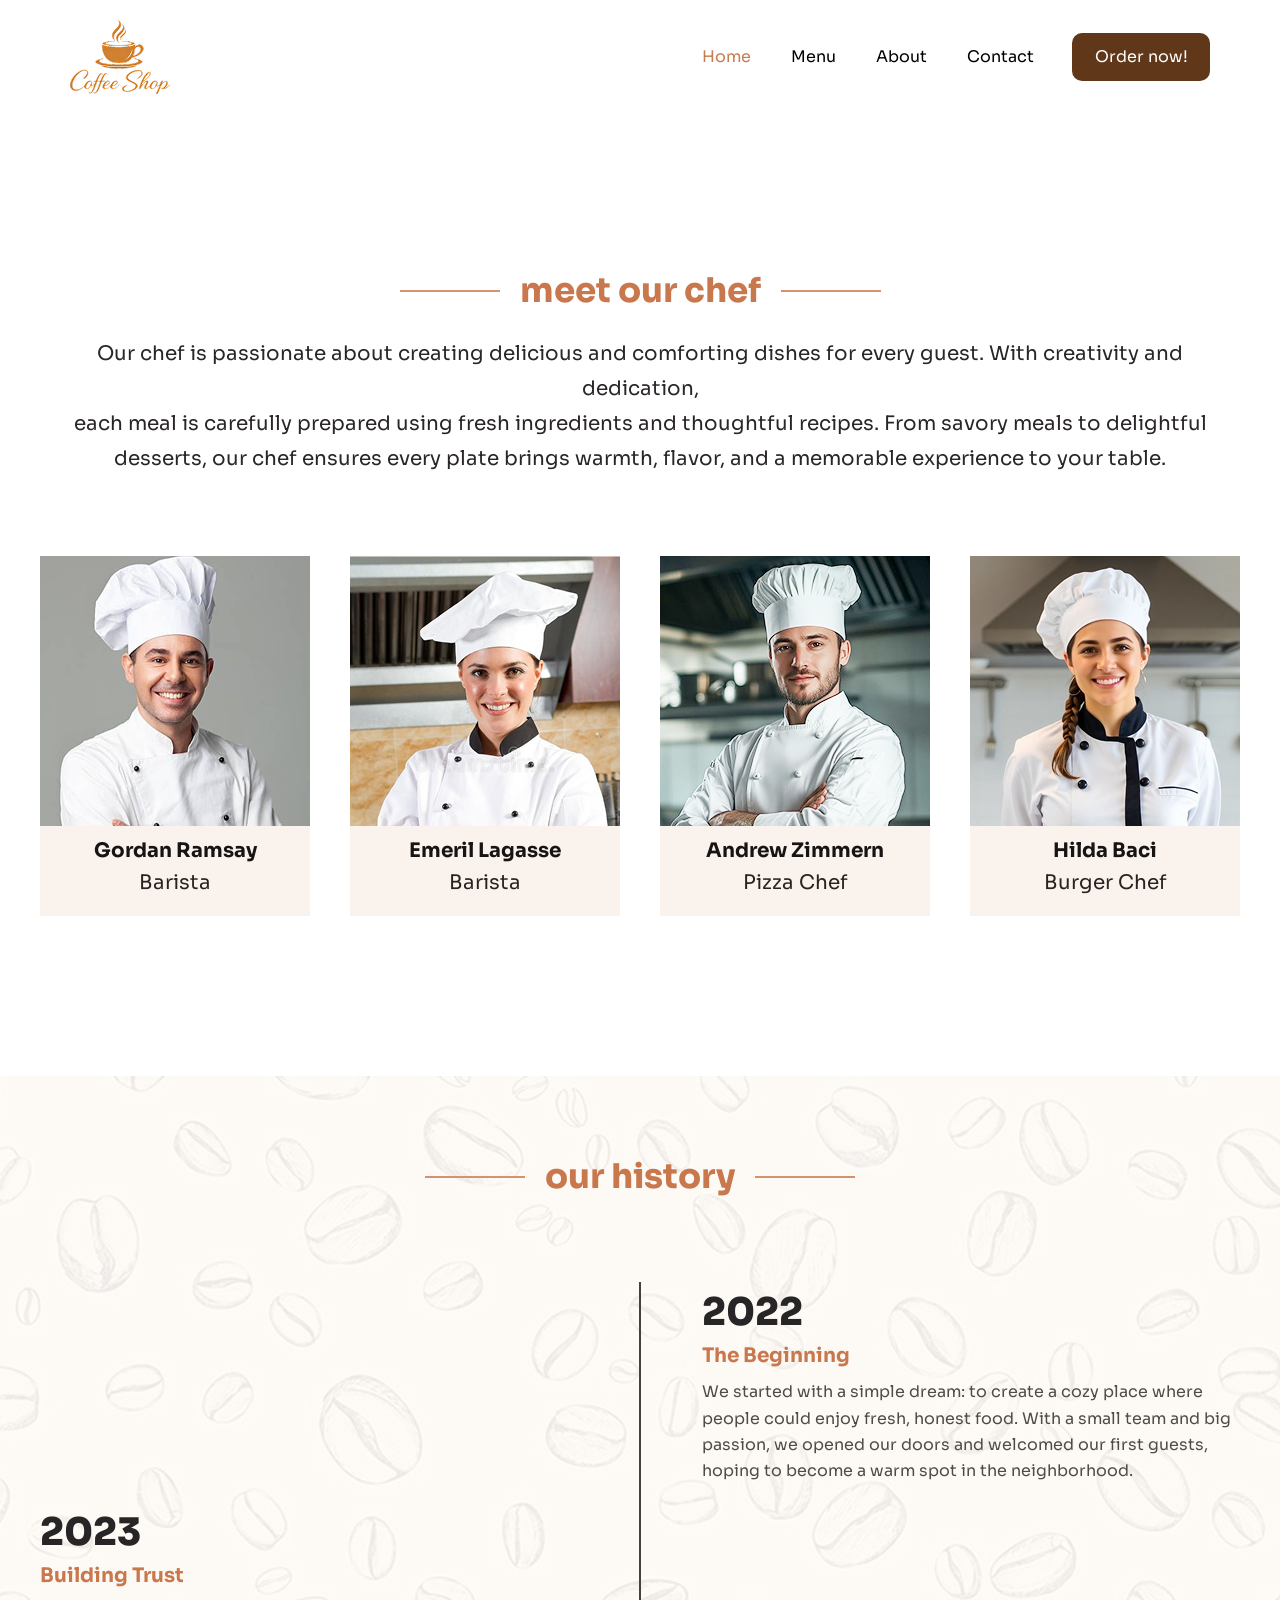
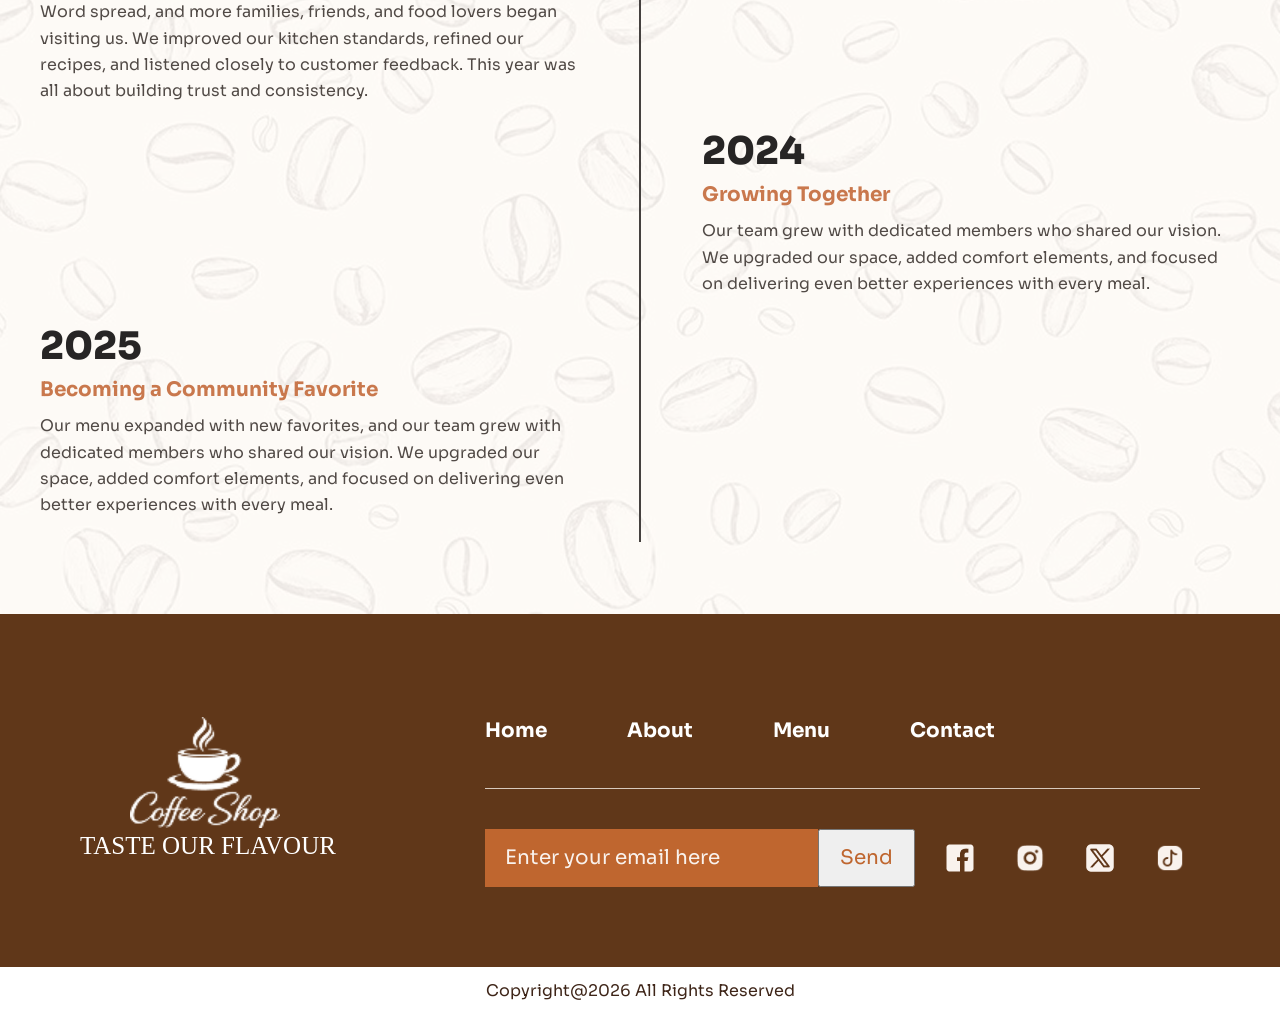
==== about.html @ f9f7df9b "finish menu page and responsive" ====
<!doctype html>
<html lang="en">
  <head>
    <meta charset="UTF-8" />
    <meta name="viewport" content="width=device-width, initial-scale=1.0" />
    <meta
      name="description"
      content="Meet the team and discover the story behind Coffee Shop."
    />
    <meta name="theme-color" content="#fffaf5" />
    <title>About | Coffee Shop</title>
    <link rel="preconnect" href="https://fonts.googleapis.com" />
    <link rel="preconnect" href="https://fonts.gstatic.com" crossorigin />
    <link
      href="https://fonts.googleapis.com/css2?family=Sora:wght@100..800&display=swap"
      rel="stylesheet"
    />
    <link rel="stylesheet" href="./css/common.css" />
    <link rel="stylesheet" href="./css/about.css" />
  </head>

  <body>
    <header class="sec-header">
      <nav class="sec-navbar" aria-label="Main navigation">
        <a
          class="sec-brand sec-brand-logo-only"
          href="index.html"
          aria-label="Coffee Shop home"
          ><img src="./img/logo.png" alt="Coffee Shop"
        /></a>
        <button
          class="sec-nav-toggle"
          type="button"
          aria-expanded="false"
          aria-controls="primary-navigation"
        >
          <span class="sec-visually-hidden">Toggle navigation</span><span></span
          ><span></span><span></span>
        </button>
        <div class="sec-navbar-actions">
          <ul class="sec-nav-links" id="primary-navigation">
            <li>
              <a class="sec-current" href="index.html" aria-current="page"
                >Home</a
              >
            </li>
            <li><a href="menu.html">Menu</a></li>
            <li><a href="about.html">About</a></li>
            <li><a href="contact.html">Contact</a></li>
          </ul>
          <a class="sec-button sec-nav-order" href="menu.html">Order now!</a>
        </div>
      </nav>
    </header>
    <main>
      <section class="team" aria-labelledby="team-title">
        <div class="sec-wrap team__inner">
          <div class="section-heading">
            <span aria-hidden="true"></span>
            <h1 id="team-title">meet our chef</h1>
            <span aria-hidden="true"></span>
          </div>
          <p class="team__intro">
            Our chef is passionate about creating delicious and comforting
            dishes for every guest. With creativity and dedication,<br />each
            meal is carefully prepared using fresh ingredients and thoughtful
            recipes. From savory meals to delightful<br />desserts, our chef
            ensures every plate brings warmth, flavor, and a memorable
            experience to your table.
          </p>
          <div class="team-grid">
            <article class="team-card">
              <img
                src="./img/about/img_about_barista.png"
                alt="Gordan Ramsay, barista"
              />
              <div class="team-card__caption">
                <h2>Gordan Ramsay</h2>
                <p>Barista</p>
              </div>
            </article>
            <article class="team-card">
              <img
                src="./img/about/img_about_barista_girl.png"
                alt="Emeril Lagasse, barista"
              />
              <div class="team-card__caption">
                <h2>Emeril Lagasse</h2>
                <p>Barista</p>
              </div>
            </article>
            <article class="team-card">
              <img
                src="./img/about/img_about_pizza_chef.png"
                alt="Andrew Zimmern, pizza chef"
              />
              <div class="team-card__caption">
                <h2>Andrew Zimmern</h2>
                <p>Pizza Chef</p>
              </div>
            </article>
            <article class="team-card">
              <img
                src="./img/about/img_about_burger_chef.png"
                alt="Hilda Baci, burger chef"
              />
              <div class="team-card__caption">
                <h2>Hilda Baci</h2>
                <p>Burger Chef</p>
              </div>
            </article>
          </div>
        </div>
      </section>
      <section class="history" aria-labelledby="history-title">
        <div class="history__inner">
          <div class="section-heading section-heading--history">
            <span aria-hidden="true"></span>
            <h2 id="history-title">our history</h2>
            <span aria-hidden="true"></span>
          </div>
          <div class="timeline">
            <article
              class="timeline-item timeline-item--right timeline-item--2022"
            >
              <h3>2022</h3>
              <h4>The Beginning</h4>
              <p>
                We started with a simple dream: to create a cozy place where
                people could enjoy fresh, honest food. With a small team and big
                passion, we opened our doors and welcomed our first guests,
                hoping to become a warm spot in the neighborhood.
              </p>
            </article>
            <article
              class="timeline-item timeline-item--left timeline-item--2023"
            >
              <h3>2023</h3>
              <h4>Building Trust</h4>
              <p>
                Word spread, and more families, friends, and food lovers began
                visiting us. We improved our kitchen standards, refined our
                recipes, and listened closely to customer feedback. This year
                was all about building trust and consistency.
              </p>
            </article>
            <article
              class="timeline-item timeline-item--right timeline-item--2024"
            >
              <h3>2024</h3>
              <h4>Growing Together</h4>
              <p>
                Our team grew with dedicated members who shared our vision. We
                upgraded our space, added comfort elements, and focused on
                delivering even better experiences with every meal.
              </p>
            </article>
            <article
              class="timeline-item timeline-item--left timeline-item--2025"
            >
              <h3>2025</h3>
              <h4>Becoming a Community Favorite</h4>
              <p>
                Our menu expanded with new favorites, and our team grew with
                dedicated members who shared our vision. We upgraded our space,
                added comfort elements, and focused on delivering even better
                experiences with every meal.
              </p>
            </article>
          </div>
        </div>
      </section>
    </main>
    <footer class="sec-footer sec-footer-home">
      <div class="sec-footer-home-inner sec-mobile-wrap">
        <div class="sec-footer-home-brand">
          <a href="index.html" aria-label="Coffee Shop home"
            ><img src="./img/logo.png" alt="Coffee Shop"
          /></a>
          <p>TASTE OUR FLAVOUR</p>
        </div>
        <div class="sec-footer-home-main">
          <nav class="sec-footer-home-nav" aria-label="Footer navigation">
            <a href="index.html">Home</a>
            <a href="about.html">About</a>
            <a href="menu.html">Menu</a>
            <a href="contact.html">Contact</a>
          </nav>
          <div class="sec-footer-home-signup-row">
            <form
              class="sec-footer-home-form"
              action="mailto:hello@coffeecorner.example"
              method="post"
              enctype="text/plain"
            >
              <label class="sec-visually-hidden" for="footer-email"></label>
              <input
                id="footer-email"
                type="email"
                name="email"
                placeholder="Enter your email here"
                required
              />
              <button class="sec-footer-sent-button" type="submit">Send</button>
            </form>
            <div class="sec-footer-home-social" aria-label="Social media">
              <a
                href="https://www.facebook.com/"
                target="_blank"
                rel="noopener noreferrer"
                aria-label="Facebook"
                ><img src="./img/home/ico_facebook.png" alt=""
              /></a>
              <a
                href="https://www.instagram.com/"
                target="_blank"
                rel="noopener noreferrer"
                aria-label="Instagram"
                ><img src="./img/home/ico_instagram.png" alt=""
              /></a>
              <a
                href="https://x.com/"
                target="_blank"
                rel="noopener noreferrer"
                aria-label="X"
                ><img src="./img/home/ico_twitter.png" alt=""
              /></a>
              <a
                href="https://www.tiktok.com/"
                target="_blank"
                rel="noopener noreferrer"
                aria-label="TikTok"
                ><img src="./img/home/ico_tiktok.png" alt=""
              /></a>
            </div>
          </div>
        </div>
      </div>
      <div class="sec-footer-home-copyright">
        Copyright@2026 All Rights Reserved
      </div>
    </footer>
  </body>
</html>
---- css/common.css ----
/** @format */

* {
  box-sizing: border-box;
  margin: 0;
  padding: 0;
}

:root {
  --primary-color: #603719;
  --primary-color-dark: #3e2518;
  --secondary-color: #b76a3b;
  --color-cream: #fffaf5;
  --color-cream-deep: #f7eee7;
  --color-paper: #fff;
  --color-text: #55483f;
  --color-muted: #83766d;
  --font-heading: "Sora", sans-serif;
  --font-accent: "Spectral SC", serif;
  --shadow-card: 0 14px 36px rgb(65 39 22 / 9%);
}

html {
  color-scheme: light;
  min-width: 320px;
  background: var(--color-paper);
  color: var(--color-text);
  font-family: var(--font-heading);
  font-size: 16px;
  line-height: 1.7;
  scroll-behavior: smooth;
}

img {
  display: block;
  max-width: 100%;
}

a {
  color: inherit;
  text-decoration: none;
}

button,
input,
textarea {
  font: inherit;
}

button,
a {
  -webkit-tap-highlight-color: transparent;
}

ul {
  list-style: none;
}

h1,
h2,
h3,
h4 {
  color: var(--primary-color-dark);
  font-family: var(--font-heading);
  font-weight: 600;
  line-height: 1.18;
}

h1 {
  font-size: 80px;
  font-weight: 400;
  color: #000000;
}

h2 {
  font-size: 35px;
  font-weight: 800;
  color: #c67c4e;
}

p {
  font-size: 16px;
  font-weight: 400;
  font-family: var(--font-heading);
  color: #313131;
}

.sec-wrap {
  width: min(100% - 48px, 1200px);
  margin-inline: auto;
  padding: 80px 0px;
}

.sec-visually-hidden {
  position: absolute;
  overflow: hidden;
  width: 1px;
  height: 1px;
  padding: 0;
  border: 0;
  clip: rect(0, 0, 0, 0);
  white-space: nowrap;
  clip-path: inset(50%);
}

.sec-button {
  display: inline-flex;
  align-items: center;
  justify-content: center;
  gap: 10px;
  padding: 10px 20px;
  border-radius: 10px;
  color: var(--color-paper);
  background: var(--primary-color);
  cursor: pointer;
  font-size: 16px;
  font-weight: 400;
  transition:
    background-color 180ms ease,
    color 180ms ease,
    transform 180ms ease;
}

.sec-button:hover {
  transform: translateY(-2px);
  background: var(--primary-color-dark);
}

.sec-navbar {
  display: flex;
  width: auto;
  align-items: center;
  justify-content: space-between;
  gap: 40px;
  padding: 20px 70px;
}

.sec-navbar-actions {
  display: flex;
  align-items: center;
  justify-content: flex-end;
  gap: clamp(20px, 3vw, 40px);
  margin-left: auto;
}

.sec-nav-links {
  display: flex;
  align-items: center;
  gap: 40px;
}

.sec-nav-order {
  width: 138px;
}

.sec-nav-links a {
  position: relative;
  color: #000000;
  font-size: 16px;
  font-weight: 400;
}

.sec-nav-links a::after {
  position: absolute;
  right: 0;
  bottom: 1px;
  left: 0;
  height: 2px;
  transform: scaleX(0);
  transform-origin: left;
  background: var(--secondary-color);
  content: "";
  transition: transform 180ms ease;
}

.sec-nav-links a:hover::after {
  transform: scaleX(1);
}

.sec-nav-links a.sec-current {
  color: #c67c4e;
}

.sec-nav-toggle {
  display: none;
}

.sec-brand {
  display: inline-flex;
  flex: 0 0 auto;
  align-items: center;
  gap: 9px;
  color: var(--primary-color);
  font-family: var(--font-heading);
  font-size: 1.25rem;
  font-weight: 700;
}

.sec-brand img {
  width: 52px;
  height: 40px;
  object-fit: contain;
}

.sec-brand-logo-only img {
  width: 100px;
  height: 74px;
}

.sec-footer {
  padding: 0px 80px;
  background: var(--primary-color-dark);
  color: var(--color-paper);
  text-align: center;
}

.sec-footer-home {
  padding: 0;
  background: var(--primary-color);
  text-align: left;
}

.sec-footer-home-inner {
  display: grid;
  align-items: center;
  width: min(100% - 96px, 1200px);
  margin-inline: auto;
  grid-template-columns: 1fr 2.2fr;
  gap: 35px;
}

.sec-footer-home-brand {
  text-align: center;
}

.sec-footer-home-brand img {
  width: 150px;
  height: 111px;
  filter: brightness(0) invert(1);
}

.sec-footer-home-brand a {
  display: block;
  width: fit-content;
  margin-inline: auto;
}

.sec-footer-home-brand p {
  width: 100%;
  color: var(--color-paper);
  font-family: var(--font-accent);
  font-size: 25px;
  font-weight: 400;
  line-height: 35px;
  text-align: center;
}

.sec-footer-home-main {
  min-width: 0;
}

.sec-footer-home-nav {
  display: flex;
  min-height: 58px;
  align-items: center;
  justify-content: start;
  gap: clamp(22px, 4vw, 48px);
  border-bottom: 1px solid rgb(255 250 245 / 75%);
}

.sec-footer-home-nav a {
  color: var(--color-paper);
  font-size: 0.86rem;
  font-weight: 600;
}

.sec-footer-home-nav a:hover {
  color: #edbd9a;
}

.sec-footer-home-signup-row {
  display: flex;
  align-items: center;
  justify-content: space-between;
  gap: 30px;
  margin-top: 26px;
}

.sec-footer-home-form {
  display: flex;
  flex: 1;
  max-width: 300px;
}

.sec-footer-home-form input {
  width: 100%;
  min-width: 0;
  min-height: 38px;
  padding: 8px 12px;
  border: 0;
  border-radius: 0;
  background: rgb(255 250 245 / 18%);
  color: var(--color-paper);
  font-size: 0.78rem;
}

.sec-footer-home-form input::placeholder {
  color: rgb(255 250 245 / 88%);
}

.sec-footer-home-social {
  display: flex;
  align-items: center;
  justify-content: center;
  gap: 20px;
}

.sec-footer-home-social a {
  display: grid;
  width: 20px;
  height: 24px;
  place-items: center;
}

.sec-footer-home-social img {
  max-width: 18px;
  max-height: 18px;
  object-fit: contain;
}

.sec-footer-home-copyright {
  background: var(--color-paper);
  color: var(--primary-color-dark);
  font-size: 16px;
  font-weight: 400;
  font-family: var(--font-primary);
  text-align: center;
  padding: 10px 0px;
}

@media (max-width: 900px) {
  .sec-header {
    border-bottom: 1px solid #e3e3e3;
  }

  .sec-brand-logo-only img {
    width: 50px;
    height: 37px;
  }

  .sec-navbar {
    position: relative;
    z-index: 2;
    min-height: 72px;
    gap: 18px;
    padding: 10px 20px;
  }

  .sec-navbar-actions {
    display: none;
  }

  .sec-nav-order {
    display: inline-flex;
    width: fit-content;
    margin-top: 20px;
    font-size: 14px;
    font-weight: 400;
  }

  .sec-nav-toggle {
    position: fixed;
    z-index: 8;
    top: 12px;
    right: 18px;
    display: flex;
    width: 56px;
    height: 56px;
    flex-direction: column;
    align-items: center;
    justify-content: center;
    gap: 5px;
    border: none;
    background: transparent;
    cursor: pointer;
  }

  .sec-nav-toggle span:not(.sec-visually-hidden) {
    width: 24px;
    height: 2px;
    background: #000000;
    transition:
      transform 180ms ease,
      opacity 180ms ease;
  }

  .sec-nav-toggle[aria-expanded="true"] span:nth-of-type(2) {
    transform: translateY(7px) rotate(45deg);
  }

  .sec-nav-toggle[aria-expanded="true"] span:nth-of-type(3) {
    opacity: 0;
  }

  .sec-nav-toggle[aria-expanded="true"] span:nth-of-type(4) {
    transform: translateY(-7px) rotate(-45deg);
  }

  .sec-navbar.sec-menu-open > .sec-brand {
    position: fixed;
    z-index: 8;
    top: 18px;
    left: 20px;
  }

  .sec-navbar.sec-menu-open > .sec-brand img {
    width: 50px;
    height: 37px;
  }

  .sec-navbar.sec-menu-open .sec-navbar-actions {
    position: fixed;
    z-index: 7;
    inset: 0;
    display: flex;
    overflow-y: auto;
    align-items: stretch;
    flex-direction: column;
    justify-content: flex-start;
    gap: 0;
    padding: 77px 20px 0px 15px;
    background: var(--color-paper);
  }

  .sec-nav-links {
    display: flex;
    align-items: stretch;
    flex-direction: column;
    gap: 0;
    padding: 0;
  }

  .sec-nav-links:not(.sec-open) {
    display: none;
  }

  .sec-nav-links li + li {
    border-top: 0;
  }

  .sec-nav-links a {
    display: block;
    padding: 10px;
    border-bottom: 1px solid #ffd8c0;
    color: #000000;
    font-size: 14px;
    font-weight: 400;
  }

  .sec-nav-links a.sec-current {
    color: #000000;
  }

  .sec-nav-links a::after {
    display: none;
  }

  .sec-story-inner {
    gap: 48px;
  }
}

@media (max-width: 700px) {
  .sec-brand img {
    width: 44px;
    height: 34px;
  }

  .sec-footer {
    padding: 0;
  }

  .sec-footer-home {
    padding: 20px 0 0;
  }

  .sec-footer-home-inner {
    width: min(100% - 40px, 1200px);
    grid-template-columns: 1fr;
    gap: 20px;
  }

  .sec-footer-home-brand img {
    width: 100px;
    height: 74px;
    margin-bottom: 10px;
  }

  .sec-footer-home-brand p {
    width: 164px;
    margin-inline: auto;
    font-family: var(--font-accent);
    font-size: 15px;
    font-weight: 400;
    color: #ffffff;
  }

  .sec-footer-home-nav {
    min-height: auto;
    justify-content: center;
    gap: 40px;
    padding-bottom: 20px;
  }

  .sec-footer-home-nav a {
    font-family: var(--font-heading);
    font-size: 16px;
    font-weight: 700;
  }

  .sec-footer-home-form {
    width: 100%;
    max-width: none;
    margin: 0;
  }

  .sec-footer-home-form input {
    min-height: 42px;
    padding: 10px 40px 10px 10px;
    font-family: var(--font-heading);
    font-size: 16px;
    font-weight: 400;
    background: #bf662f;
  }

  .sec-footer-home-signup-row {
    align-items: stretch;
    flex-direction: column;
    gap: 20px;
    margin-top: 20px;
  }

  .sec-footer-home-social {
    gap: 20px;
  }

  .sec-footer-home-social a {
    width: 20px;
    height: 20px;
  }

  .sec-footer-home-social img {
    width: 20px;
    height: 20px;
    max-width: none;
    max-height: none;
  }

  .sec-footer-home-copyright {
    padding: 10px 16px;
    font-size: 14px;
  }

  .sec-footer-sent-button {
    padding: 10px;
  }

  h1 {
    font-size: 50px;
  }

  h2 {
    font-size: 25px;
  }

  p {
    font-size: 14px;
  }

  .sec-wrap {
    width: min(100% - 40px, 1200px);
  }

  .sec-mobile-wrap {
    width: min(100%, 390px);
    padding: 40px 20px;
  }

  .sec-section {
    padding-block: 40px;
  }

  .sec-section-heading {
    margin-bottom: 32px;
  }

  .sec-categories .sec-category-grid {
    grid-template-columns: repeat(2, 1fr);
    gap: 12px;
  }

  .sec-categories .sec-category-card,
  .sec-categories .sec-category-card img {
    min-height: 165px;
  }

  .sec-categories .sec-category-card span {
    right: 12px;
    bottom: 12px;
    left: 12px;
    font-size: 1.08rem;
  }

  .sec-story-inner {
    grid-template-columns: 1fr;
    gap: 38px;
  }

  .sec-story-image {
    max-width: calc(100% - 16px);
  }

  .sec-story-copy .sec-menu-list {
    gap: 10px;
    font-size: 0.78rem;
  }

  .sec-story-copy .sec-menu-list li {
    grid-template-columns: minmax(0, max-content) minmax(8px, 1fr) max-content;
  }
}

@media (max-width: 420px) {
  .sec-footer-home-social {
    justify-content: center;
  }

  .sec-category-grid {
    grid-template-columns: 1fr;
  }

  .sec-category-card,
  .sec-category-card img {
    min-height: 205px;
  }

  .sec-hero-actions {
    align-items: flex-start;
    flex-direction: column;
    gap: 16px;
  }
}

@media (min-width: 521px) and (max-width: 700px) {
  .sec-story .sec-story-inner {
    grid-template-columns: minmax(0, 0.72fr) minmax(0, 1.1fr);
    gap: 16px;
  }

  .sec-story-alt .sec-story-inner {
    grid-template-columns: minmax(0, 1.1fr) minmax(0, 0.72fr);
    gap: 16px;
  }

  .sec-story-image {
    max-width: none;
  }

  .sec-story-copy .sec-menu-list {
    gap: 9px;
    font-size: clamp(0.7rem, 2vw, 0.86rem);
  }

  .sec-story-copy .sec-menu-list li {
    gap: 3px;
  }
}

@media (min-width: 901px) {
  .sec-footer-home-inner {
    width: 100%;
    margin: 0;
    padding: 80px 80px 80px;
    gap: 80px;
  }

  .sec-footer-home-brand a {
    margin-inline: 50px;
  }

  .sec-footer-home-brand p {
    text-align: left;
  }

  .sec-footer-home-brand img {
    width: 150px;
    height: 111px;
  }

  .sec-footer-home-nav {
    gap: 80px;
    padding-block: 20px 40px;
  }

  .sec-footer-home-nav a {
    font-family: var(--font-heading);
    font-size: 20px;
    font-weight: 700;
  }

  .sec-footer-home-form {
    max-width: 480px;
  }

  .sec-footer-home-signup-row {
    margin-top: 40px;
  }

  .sec-footer-home-form input {
    padding: 10px 20px;
    background: #bf662f;
    font-family: var(--font-heading);
    font-size: 20px;
    font-weight: 400;
    color: #f9f2ed;
  }

  .sec-footer-home-form input::placeholder {
    color: #f9f2ed;
  }

  .sec-footer-home-form button {
    color: #bf662f;
    font-family: var(--font-heading);
    font-size: 20px;
    font-weight: 400;
    padding: 10px 20px;
  }

  .sec-footer-home-social {
    gap: 40px;
    margin-right: 15px;
  }

  .sec-footer-home-social a,
  .sec-footer-home-social img {
    width: 30px;
    height: 30px;
  }

  .sec-footer-home-social img {
    max-width: none;
    max-height: none;
  }
}

@media (prefers-reduced-motion: reduce) {
  *,
  *::before,
  *::after {
    scroll-behavior: auto !important;
    transition-duration: 0.01ms !important;
  }
}
---- css/about.css ----
.navbar {
  position: sticky;
  top: 0;
  z-index: 10;
  background: #fff;
  border-bottom: 1px solid #eee9e5;
}

.navbar__inner {
  height: 112px;
  display: flex;
  align-items: center;
  gap: 36px;
}

.navbar__logo {
  width: 110px;
  flex: 0 0 110px;
}

.navbar__logo img {
  width: 100px;
}

.navbar__nav {
  flex: 1;
}

.navbar__links {
  display: flex;
  justify-content: flex-end;
  align-items: center;
  gap: 42px;
}

.navbar__links a {
  color: #24201e;
  font-size: 16px;
  transition: color 180ms ease;
}

.navbar__links a:hover,
.navbar__links a.active {
  color: var(--secondary-color);
}

.navbar__cta {
  min-height: 46px;
  border-radius: 11px;
  padding: 9px 20px;
  font-size: 16px;
}

.team {
  padding: 76px 0 80px;
  background: #fff;
}

.team__inner {
  max-width: 1200px;
}

.section-heading {
  display: flex;
  align-items: center;
  justify-content: center;
  gap: 20px;
}

.section-heading > span {
  width: 100px;
  height: 2px;
  background: #d4926d;
  flex: 0 0 100px;
}

.section-heading h1,
.section-heading h2 {
  margin: 0;
  color: #c9784d;
  font-size: 34px;
  font-weight: 750;
  line-height: 1.25;
  white-space: nowrap;
}

.team__intro {
  margin: 23px auto 0;
  color: #292625;
  font-size: 20px;
  line-height: 1.75;
  text-align: center;
}

.team-grid {
  display: grid;
  grid-template-columns: repeat(4, 270px);
  justify-content: center;
  gap: 40px;
  margin-top: 80px;
}

.team-card {
  overflow: hidden;
  background: #faf2ed;
  text-align: center;
}

.team-card > img {
  width: 270px;
  height: 270px;
  object-fit: cover;
}

.team-card__caption {
  min-height: 90px;
  padding: 10px 8px 8px;
}

.team-card__caption h2 {
  color: #171514;
  font-size: 20px;
  font-weight: 700;
  line-height: 1.45;
}

.team-card__caption p {
  margin-top: 4px;
  color: #282321;
  font-size: 20px;
  line-height: 1.4;
}

.history {
  min-height: 1138px;
  padding: 80px 0 70px;
  background: #fffdfb url('../img/about/img_coffee_bg.png') center center/cover
    no-repeat;
}

.history__inner {
  width: min(100% - 48px, 1200px);
  margin-inline: auto;
}

.section-heading--history h2 {
  font-size: 34px;
}

.timeline {
  position: relative;
  width: 100%;
  height: 860px;
  margin: 84px auto 0;
}

.timeline::before {
  position: absolute;
  top: 0;
  bottom: 0;
  left: 50%;
  width: 2px;
  background: #45413f;
  content: '';
  transform: translateX(-50%);
}

.timeline-item {
  position: absolute;
  width: calc(50% - 62px);
}

.timeline-item--left {
  left: 0;
}

.timeline-item--right {
  right: 0;
}

.timeline-item--2022 {
  top: 8px;
}

.timeline-item--2023 {
  top: 228px;
}

.timeline-item--2024 {
  top: 447px;
}

.timeline-item--2025 {
  top: 642px;
}

.timeline-item h3 {
  margin-bottom: 8px;
  color: #272525;
  font-size: 38px;
  font-weight: 800;
  line-height: 1.2;
}

.timeline-item h4 {
  margin-bottom: 12px;
  color: #c9784d;
  font-size: 20px;
  font-weight: 700;
}

.timeline-item p {
  color: #514a46;
  font-size: 16px;
  line-height: 1.65;
}

.footer {
  padding-top: 72px;
  background: #613719;
  color: #fff;
}

.footer__inner {
  display: grid;
  grid-template-columns: 330px 1fr;
  align-items: center;
  gap: 70px;
  max-width: 1320px;
  min-height: 225px;
}

.footer__brand {
  display: flex;
  flex-direction: column;
  align-items: center;
  gap: 10px;
}

.footer__logo img {
  width: 150px;
  filter: brightness(0) invert(1);
}

.footer__tagline {
  color: #fff;
  font-family: Georgia, serif;
  font-size: 20px;
  letter-spacing: 2px;
}

.footer__links {
  display: flex;
  justify-content: center;
  gap: 76px;
  padding-bottom: 36px;
  border-bottom: 1px solid rgb(255 255 255 / 75%);
}

.footer__links a {
  color: #fff;
  font-size: 18px;
  font-weight: 650;
}

.footer__lower {
  display: flex;
  justify-content: space-between;
  align-items: center;
  padding-top: 34px;
}

.footer__form {
  display: flex;
  height: 56px;
}

.footer__form input {
  width: 375px;
  padding: 0 20px;
  border: 0;
  background: #bb6430;
  color: #fff;
  font-size: 18px;
}

.footer__form input::placeholder {
  color: #fff;
  opacity: 0.9;
}

.footer__form button {
  width: 98px;
  border: 0;
  background: #fff5ed;
  color: #bd6d42;
  cursor: pointer;
  font-size: 18px;
}

.footer__social {
  display: flex;
  align-items: center;
  gap: 38px;
}

.footer__social img {
  width: 25px;
  height: 25px;
  filter: brightness(0) invert(1);
}

.footer__bottom {
  margin-top: 72px;
  padding: 10px 0;
  background: #fbf3ed;
  text-align: center;
}

.footer__bottom p {
  color: #76503a;
  font-size: 14px;
}

@media (max-width: 1100px) {
  .team-grid {
    grid-template-columns: repeat(4, minmax(0, 1fr));
    gap: 24px;
  }
  .team-card > img {
    width: 100%;
    height: auto;
    aspect-ratio: 1;
  }
  .team__intro br {
    display: none;
  }
  .footer__inner {
    grid-template-columns: 240px 1fr;
    gap: 40px;
  }
  .footer__links {
    gap: 42px;
  }
  .footer__form input {
    width: 270px;
  }
  .footer__social {
    gap: 20px;
  }
}
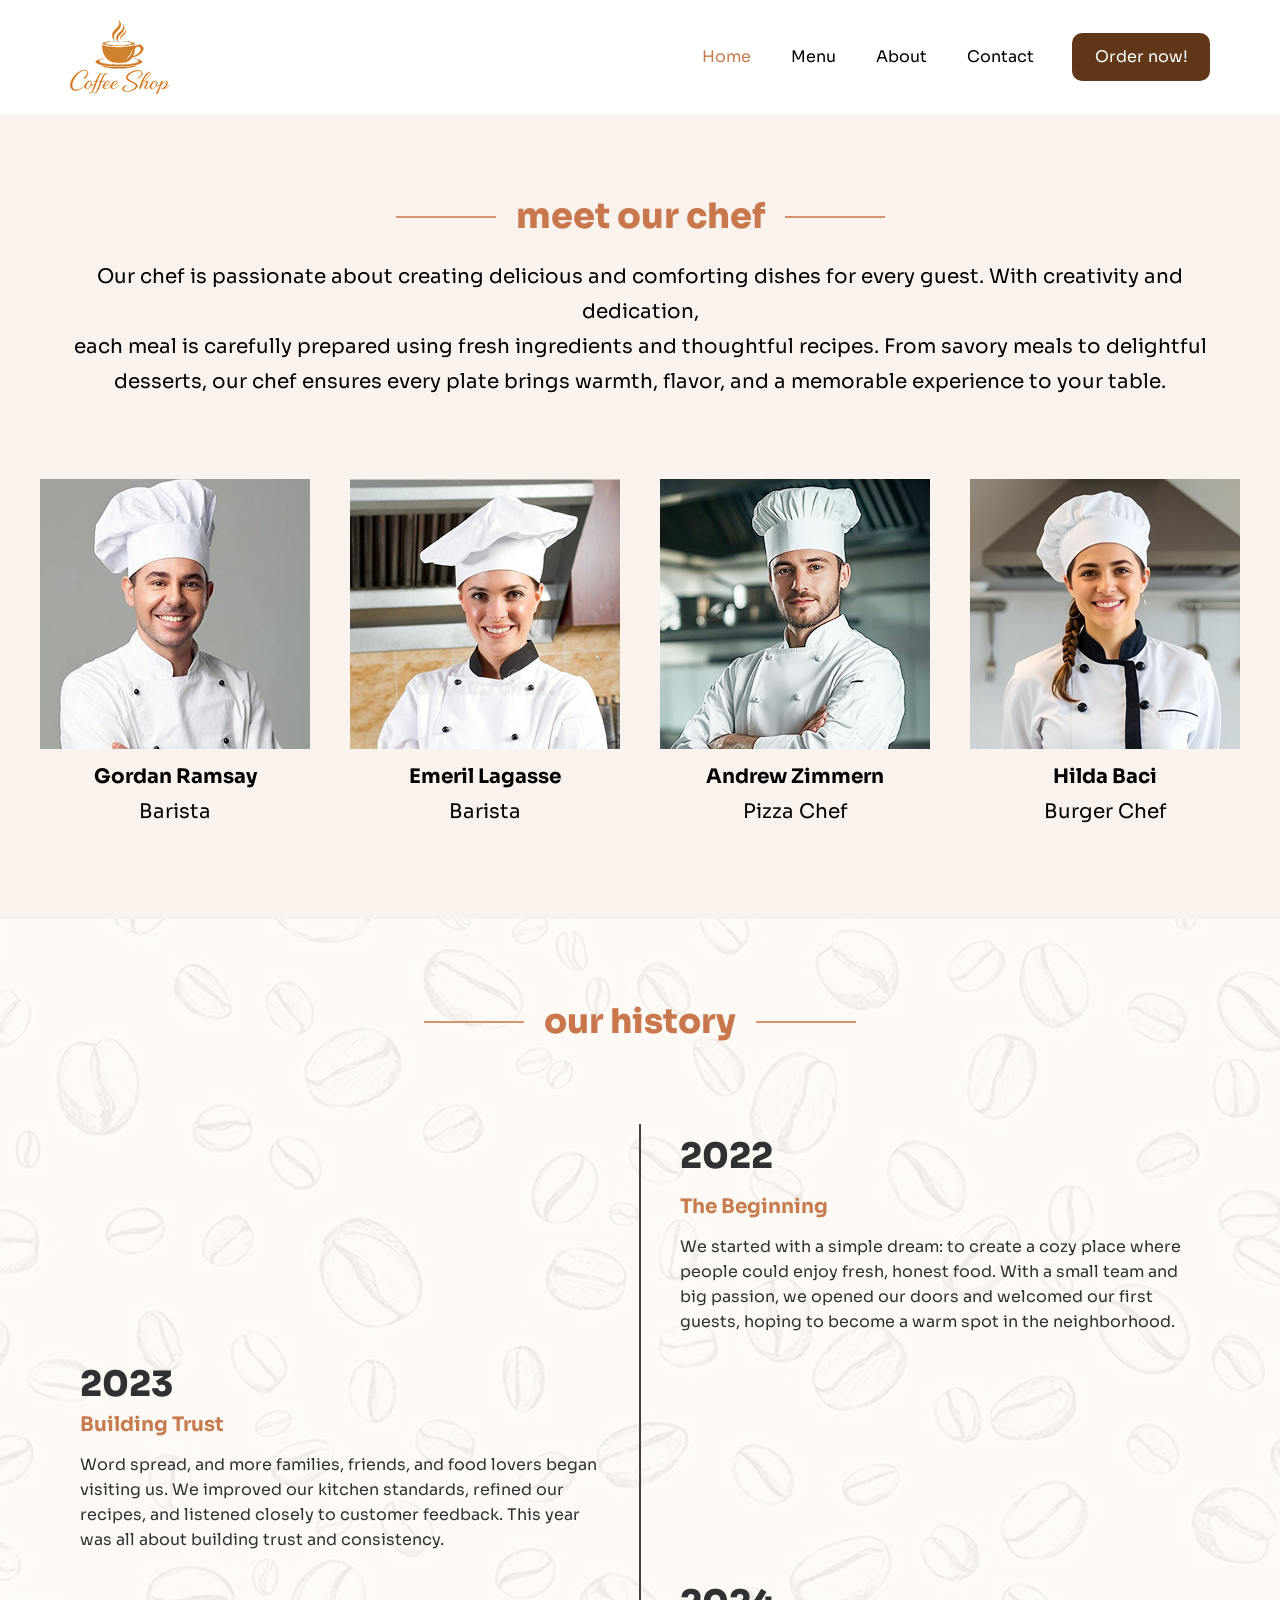
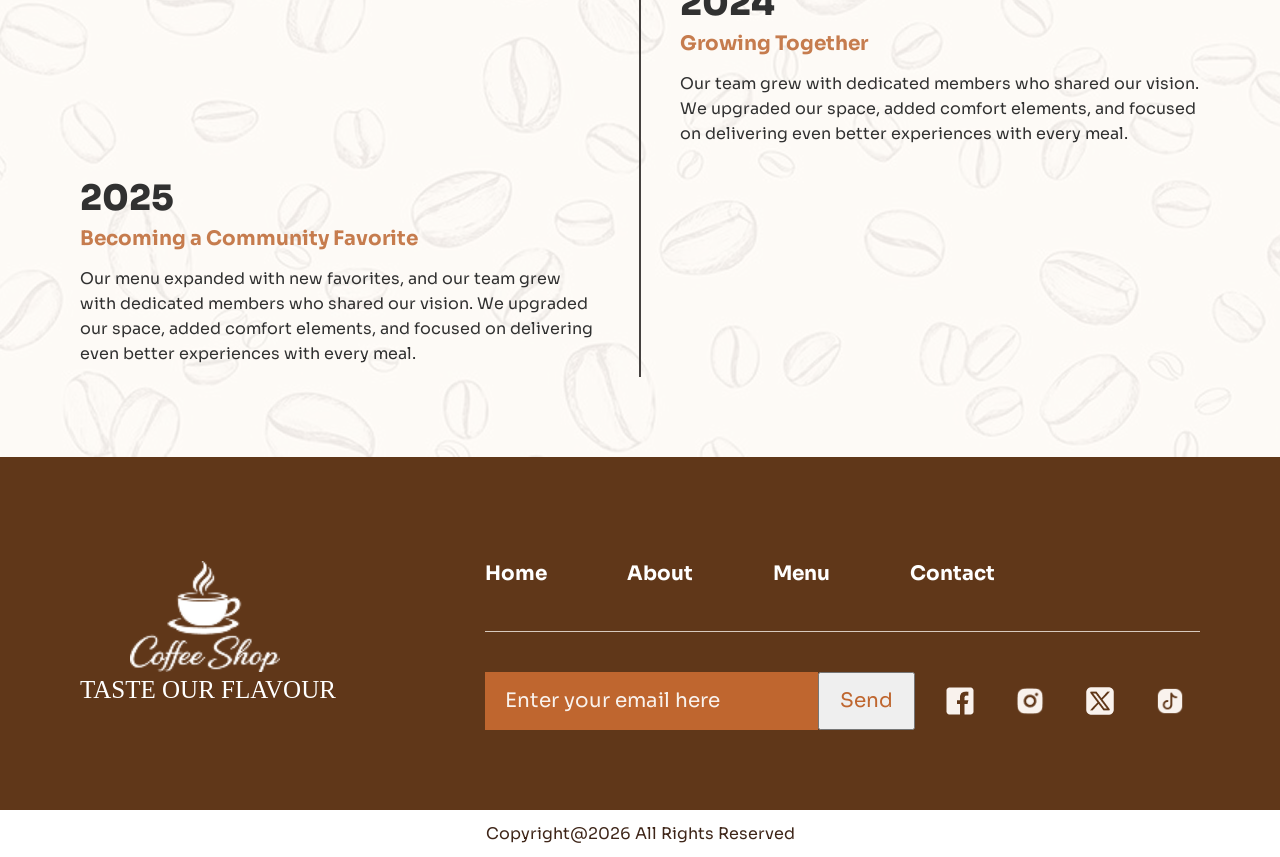
==== commit e97c82d0: "update about page Pc view" ====
--- a/about.html
+++ b/about.html
@@ -113,7 +113,7 @@
         </div>
       </section>
       <section class="history" aria-labelledby="history-title">
-        <div class="history__inner">
+        <div class="sec-wrap">
           <div class="section-heading section-heading--history">
             <span aria-hidden="true"></span>
             <h2 id="history-title">our history</h2>
--- a/css/about.css
+++ b/css/about.css
@@ -52,8 +52,7 @@
 }
 
 .team {
-  padding: 76px 0 80px;
-  background: #fff;
+  background: #f9f2ed;
 }
 
 .team__inner {
@@ -78,17 +77,18 @@
 .section-heading h2 {
   margin: 0;
   color: #c9784d;
-  font-size: 34px;
-  font-weight: 750;
-  line-height: 1.25;
+  font-size: 35px;
+  font-weight: 800;
+  line-height: 45px;
   white-space: nowrap;
 }
 
 .team__intro {
-  margin: 23px auto 0;
-  color: #292625;
-  font-size: 20px;
-  line-height: 1.75;
+  margin-top: 20px;
+  color: #000000;
+  font-size: 20px;
+  line-height: 35px;
+  font-weight: 400;
   text-align: center;
 }
 
@@ -113,34 +113,27 @@
 }
 
 .team-card__caption {
-  min-height: 90px;
-  padding: 10px 8px 8px;
+  padding: 10px 0;
 }
 
 .team-card__caption h2 {
-  color: #171514;
+  color: #000000;
   font-size: 20px;
   font-weight: 700;
-  line-height: 1.45;
+  line-height: 35px;
 }
 
 .team-card__caption p {
-  margin-top: 4px;
-  color: #282321;
-  font-size: 20px;
-  line-height: 1.4;
+  color: #000000;
+  font-size: 20px;
+  font-weight: 400;
+  line-height: 35px;
 }
 
 .history {
   min-height: 1138px;
-  padding: 80px 0 70px;
   background: #fffdfb url('../img/about/img_coffee_bg.png') center center/cover
     no-repeat;
-}
-
-.history__inner {
-  width: min(100% - 48px, 1200px);
-  margin-inline: auto;
 }
 
 .section-heading--history h2 {
@@ -150,8 +143,8 @@
 .timeline {
   position: relative;
   width: 100%;
-  height: 860px;
-  margin: 84px auto 0;
+  height: 853px;
+  margin: 80px auto 0;
 }
 
 .timeline::before {
@@ -167,7 +160,8 @@
 
 .timeline-item {
   position: absolute;
-  width: calc(50% - 62px);
+  width: 50%;
+  padding: 10px 40px;
 }
 
 .timeline-item--left {
@@ -178,8 +172,8 @@
   right: 0;
 }
 
-.timeline-item--2022 {
-  top: 8px;
+.timeline-item--2022 h3 {
+  margin-bottom: 10px;
 }
 
 .timeline-item--2023 {
@@ -195,24 +189,25 @@
 }
 
 .timeline-item h3 {
-  margin-bottom: 8px;
-  color: #272525;
-  font-size: 38px;
+  color: #313131;
+  font-size: 35px;
   font-weight: 800;
-  line-height: 1.2;
+  line-height: 45px;
 }
 
 .timeline-item h4 {
-  margin-bottom: 12px;
-  color: #c9784d;
+  margin-bottom: 10px;
+  color: #c67c4e;
   font-size: 20px;
   font-weight: 700;
+  line-height: 35px;
 }
 
 .timeline-item p {
-  color: #514a46;
+  color: #313131;
   font-size: 16px;
-  line-height: 1.65;
+  line-height: 25px;
+  font-weight: 400;
 }
 
 .footer {
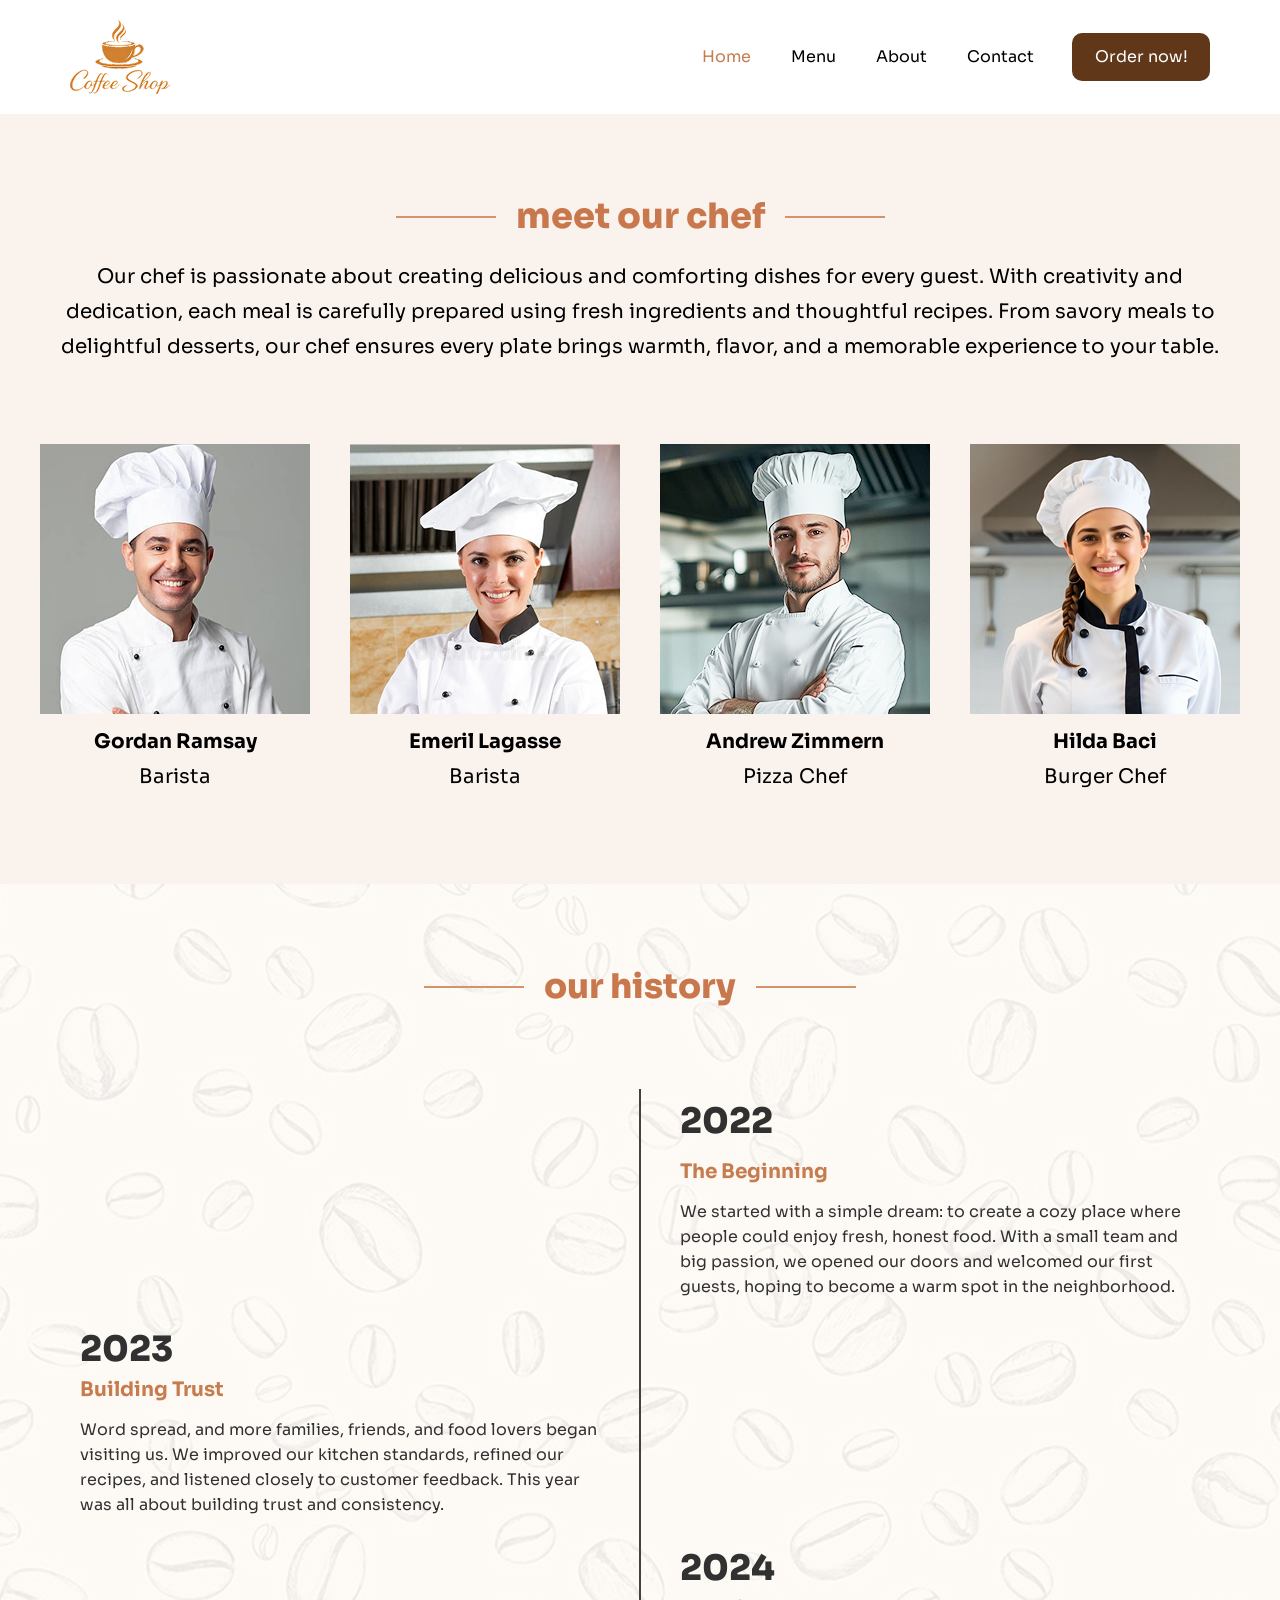
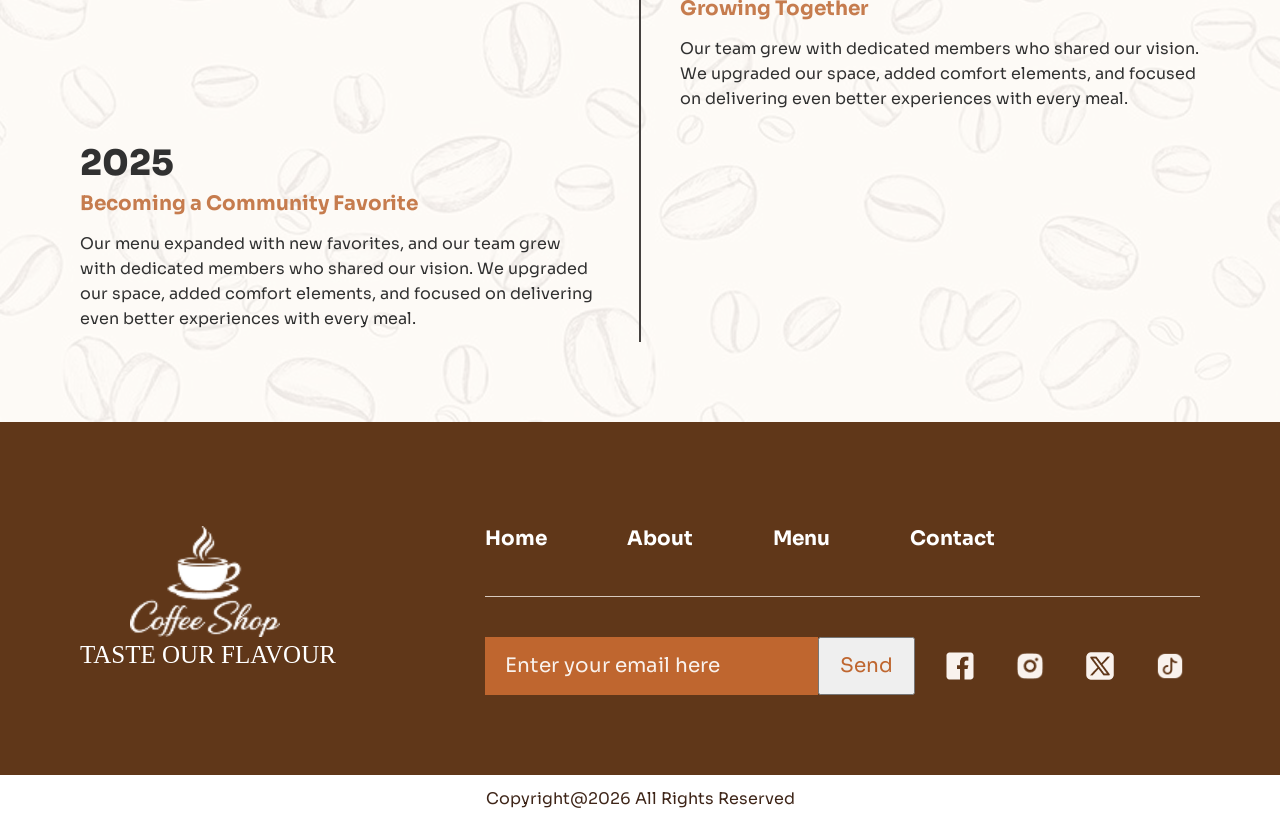
==== commit d1311b89: "update about page responsive design" ====
--- a/about.html
+++ b/about.html
@@ -62,9 +62,9 @@
           </div>
           <p class="team__intro">
             Our chef is passionate about creating delicious and comforting
-            dishes for every guest. With creativity and dedication,<br />each
+            dishes for every guest. With creativity and dedication, each
             meal is carefully prepared using fresh ingredients and thoughtful
-            recipes. From savory meals to delightful<br />desserts, our chef
+            recipes. From savory meals to delightful desserts, our chef
             ensures every plate brings warmth, flavor, and a memorable
             experience to your table.
           </p>
--- a/css/about.css
+++ b/css/about.css
@@ -1,3 +1,4 @@
+@charset "utf-8";
 .navbar {
   position: sticky;
   top: 0;
@@ -53,10 +54,6 @@
 
 .team {
   background: #f9f2ed;
-}
-
-.team__inner {
-  max-width: 1200px;
 }
 
 .section-heading {
@@ -317,30 +314,139 @@
   font-size: 14px;
 }
 
-@media (max-width: 1100px) {
+/* Responsive About page */
+
+@media (max-width: 900px) {
   .team-grid {
-    grid-template-columns: repeat(4, minmax(0, 1fr));
-    gap: 24px;
+    grid-template-columns: repeat(2, minmax(0, 1fr));
+    gap: 32px;
+    max-width: 620px;
+    margin: 48px auto 0;
   }
   .team-card > img {
     width: 100%;
     height: auto;
-    aspect-ratio: 1;
+    aspect-ratio: 1 / 1;
   }
   .team__intro br {
     display: none;
   }
-  .footer__inner {
-    grid-template-columns: 240px 1fr;
-    gap: 40px;
-  }
-  .footer__links {
-    gap: 42px;
-  }
-  .footer__form input {
-    width: 270px;
-  }
-  .footer__social {
+  .history {
+    min-height: 0;
+  }
+  .timeline {
+    display: grid;
+    width: 100%;
+    height: auto;
+    gap: 28px;
+    margin-top: 40px;
+  }
+  .timeline::before {
+    display: none;
+  }
+  .timeline-item,
+  .timeline-item--left,
+  .timeline-item--right {
+    position: relative;
+    inset: auto;
+    width: 100%;
+    padding: 10px 20px;
+    padding-left: 20px;
+    border-left: 2px solid #45413f;
+  }
+}
+
+@media (max-width: 600px) {
+  .sec-navbar {
+    min-height: 56px;
+    padding: 8px 16px;
+  }
+  .sec-nav-toggle {
+    top: 0;
+    right: 8px;
+    width: 48px;
+    height: 48px;
+  }
+  .team {
+    background: #f9f2ed;
+  }
+  .team .sec-wrap,
+  .history .sec-wrap {
+    width: min(100% - 32px, 390px);
+    padding: 40px 0;
+  }
+  .section-heading {
+    gap: 10px;
+  }
+  .section-heading > span {
+    width: auto;
+    flex: 1 1 0;
+  }
+  .section-heading h1,
+  .section-heading h2,
+  .section-heading--history h2 {
+    font-size: 25px;
+    line-height: 37px;
+    font-weight: 800;
+  }
+  .team__intro {
+    margin-top: 10px;
+    font-size: 14px;
+    line-height: 21px;
+    font-weight: 400;
+  }
+  .team-grid {
+    gap: 40px 20px;
+    margin-top: 40px;
+  }
+  .team-card__caption {
+    padding: 10px 0;
+  }
+  .team-card__caption h2 {
+    font-size: 16px;
+    line-height: 25px;
+    font-weight: 700;
+    white-space: nowrap;
+  }
+  .team-card__caption p {
+    font-size: 16px;
+    line-height: 25px;
+    font-weight: 400;
+  }
+  .history {
+    background-position: center top;
+    background-size: auto 100%;
+  }
+  .history > .sec-wrap {
+    padding: 40px 0 110px;
+  }
+  .section-heading--history {
+    margin-bottom: 0;
+  }
+  .timeline {
+    margin-top: 20px;
     gap: 20px;
   }
-}
+  .timeline-item,
+  .timeline-item--left,
+  .timeline-item--right {
+    padding: 10px 20px;
+  }
+  .timeline-item h3 {
+    margin-bottom: 10px;
+    font-size: 20px;
+    line-height: 35px;
+    font-weight: 700;
+  }
+  .timeline-item h4 {
+    margin-bottom: 10px;
+    font-size: 16px;
+    line-height: 25px;
+    font-weight: 700;
+  }
+  .timeline-item p {
+    font-size: 14px;
+    line-height: 21px;
+    font-weight: 400;
+  }
+}
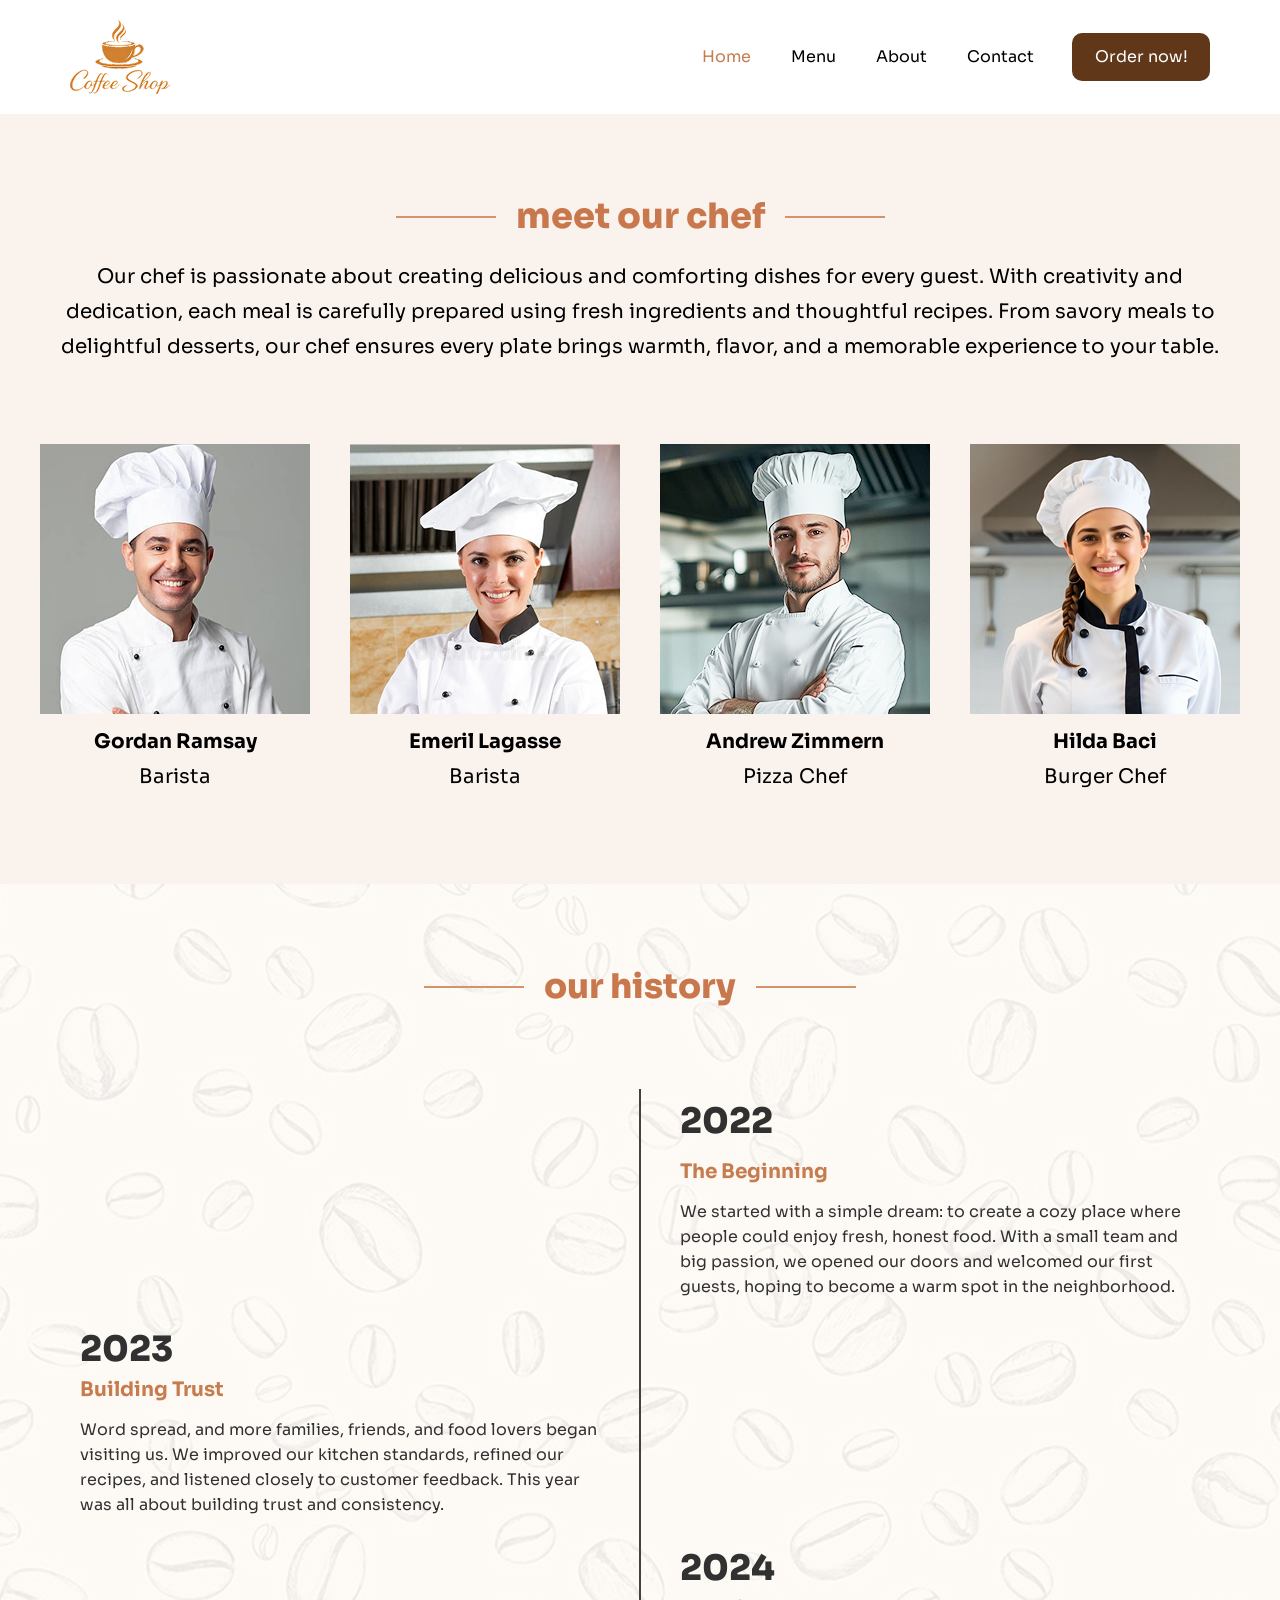
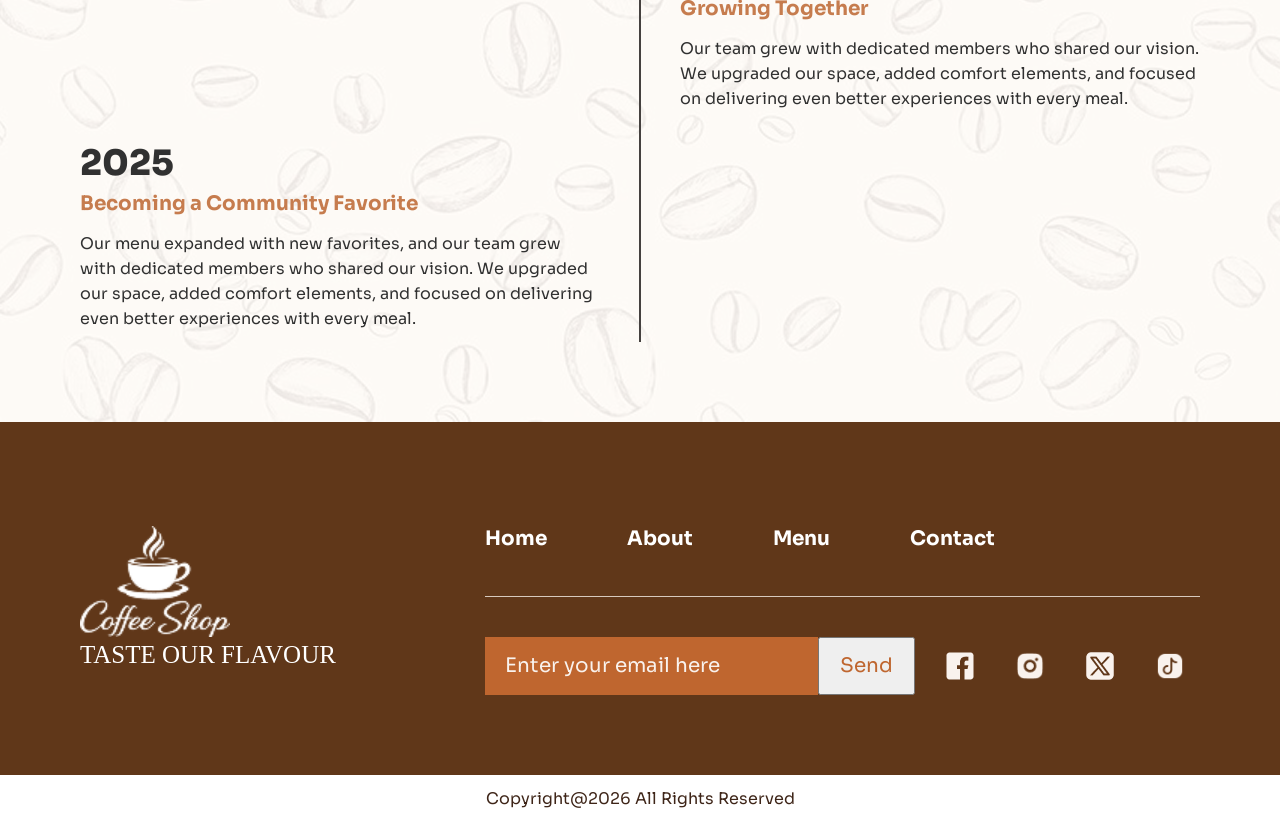
==== commit 6062bb42: "update about page and humbarger menu for responsive" ====
--- a/about.html
+++ b/about.html
@@ -16,6 +16,7 @@
       rel="stylesheet"
     />
     <link rel="stylesheet" href="./css/common.css" />
+    <link rel="stylesheet" href="./css/utilities.css" />
     <link rel="stylesheet" href="./css/about.css" />
   </head>
 
@@ -62,11 +63,11 @@
           </div>
           <p class="team__intro">
             Our chef is passionate about creating delicious and comforting
-            dishes for every guest. With creativity and dedication, each
-            meal is carefully prepared using fresh ingredients and thoughtful
-            recipes. From savory meals to delightful desserts, our chef
-            ensures every plate brings warmth, flavor, and a memorable
-            experience to your table.
+            dishes for every guest. With creativity and dedication, each meal is
+            carefully prepared using fresh ingredients and thoughtful recipes.
+            From savory meals to delightful desserts, our chef ensures every
+            plate brings warmth, flavor, and a memorable experience to your
+            table.
           </p>
           <div class="team-grid">
             <article class="team-card">
@@ -240,5 +241,6 @@
         Copyright@2026 All Rights Reserved
       </div>
     </footer>
+    <script src="./javascript/main.js"></script>
   </body>
 </html>
--- a/css/common.css
+++ b/css/common.css
@@ -15,14 +15,13 @@
   --color-paper: #fff;
   --color-text: #55483f;
   --color-muted: #83766d;
-  --font-heading: "Sora", sans-serif;
-  --font-accent: "Spectral SC", serif;
+  --font-heading: 'Sora', sans-serif;
+  --font-accent: 'Spectral SC', serif;
   --shadow-card: 0 14px 36px rgb(65 39 22 / 9%);
 }
 
 html {
   color-scheme: light;
-  min-width: 320px;
   background: var(--color-paper);
   color: var(--color-text);
   font-family: var(--font-heading);
@@ -169,7 +168,7 @@
   transform: scaleX(0);
   transform-origin: left;
   background: var(--secondary-color);
-  content: "";
+  content: '';
   transition: transform 180ms ease;
 }
 
@@ -342,12 +341,10 @@
   .sec-header {
     border-bottom: 1px solid #e3e3e3;
   }
-
   .sec-brand-logo-only img {
     width: 50px;
     height: 37px;
   }
-
   .sec-navbar {
     position: relative;
     z-index: 2;
@@ -355,11 +352,9 @@
     gap: 18px;
     padding: 10px 20px;
   }
-
   .sec-navbar-actions {
     display: none;
   }
-
   .sec-nav-order {
     display: inline-flex;
     width: fit-content;
@@ -367,9 +362,8 @@
     font-size: 14px;
     font-weight: 400;
   }
-
   .sec-nav-toggle {
-    position: fixed;
+    position: absolute;
     z-index: 8;
     top: 12px;
     right: 18px;
@@ -384,7 +378,6 @@
     background: transparent;
     cursor: pointer;
   }
-
   .sec-nav-toggle span:not(.sec-visually-hidden) {
     width: 24px;
     height: 2px;
@@ -393,31 +386,25 @@
       transform 180ms ease,
       opacity 180ms ease;
   }
-
-  .sec-nav-toggle[aria-expanded="true"] span:nth-of-type(2) {
+  .sec-nav-toggle[aria-expanded='true'] span:nth-of-type(2) {
     transform: translateY(7px) rotate(45deg);
   }
-
-  .sec-nav-toggle[aria-expanded="true"] span:nth-of-type(3) {
+  .sec-nav-toggle[aria-expanded='true'] span:nth-of-type(3) {
     opacity: 0;
   }
-
-  .sec-nav-toggle[aria-expanded="true"] span:nth-of-type(4) {
+  .sec-nav-toggle[aria-expanded='true'] span:nth-of-type(4) {
     transform: translateY(-7px) rotate(-45deg);
   }
-
   .sec-navbar.sec-menu-open > .sec-brand {
     position: fixed;
     z-index: 8;
     top: 18px;
     left: 20px;
   }
-
   .sec-navbar.sec-menu-open > .sec-brand img {
     width: 50px;
     height: 37px;
   }
-
   .sec-navbar.sec-menu-open .sec-navbar-actions {
     position: fixed;
     z-index: 7;
@@ -431,7 +418,6 @@
     padding: 77px 20px 0px 15px;
     background: var(--color-paper);
   }
-
   .sec-nav-links {
     display: flex;
     align-items: stretch;
@@ -439,15 +425,12 @@
     gap: 0;
     padding: 0;
   }
-
   .sec-nav-links:not(.sec-open) {
     display: none;
   }
-
   .sec-nav-links li + li {
     border-top: 0;
   }
-
   .sec-nav-links a {
     display: block;
     padding: 10px;
@@ -456,15 +439,12 @@
     font-size: 14px;
     font-weight: 400;
   }
-
   .sec-nav-links a.sec-current {
     color: #000000;
   }
-
   .sec-nav-links a::after {
     display: none;
   }
-
   .sec-story-inner {
     gap: 48px;
   }
@@ -475,27 +455,22 @@
     width: 44px;
     height: 34px;
   }
-
   .sec-footer {
     padding: 0;
   }
-
   .sec-footer-home {
     padding: 20px 0 0;
   }
-
   .sec-footer-home-inner {
     width: min(100% - 40px, 1200px);
     grid-template-columns: 1fr;
     gap: 20px;
   }
-
   .sec-footer-home-brand img {
     width: 100px;
     height: 74px;
     margin-bottom: 10px;
   }
-
   .sec-footer-home-brand p {
     width: 164px;
     margin-inline: auto;
@@ -504,26 +479,23 @@
     font-weight: 400;
     color: #ffffff;
   }
-
   .sec-footer-home-nav {
+    flex-wrap: wrap;
     min-height: auto;
     justify-content: center;
-    gap: 40px;
+    gap: 8px 20px;
     padding-bottom: 20px;
   }
-
   .sec-footer-home-nav a {
     font-family: var(--font-heading);
     font-size: 16px;
     font-weight: 700;
   }
-
   .sec-footer-home-form {
     width: 100%;
     max-width: none;
     margin: 0;
   }
-
   .sec-footer-home-form input {
     min-height: 42px;
     padding: 10px 40px 10px 10px;
@@ -532,99 +504,79 @@
     font-weight: 400;
     background: #bf662f;
   }
-
   .sec-footer-home-signup-row {
     align-items: stretch;
     flex-direction: column;
     gap: 20px;
     margin-top: 20px;
   }
-
   .sec-footer-home-social {
     gap: 20px;
   }
-
   .sec-footer-home-social a {
     width: 20px;
     height: 20px;
   }
-
   .sec-footer-home-social img {
     width: 20px;
     height: 20px;
     max-width: none;
     max-height: none;
   }
-
   .sec-footer-home-copyright {
     padding: 10px 16px;
     font-size: 14px;
   }
-
   .sec-footer-sent-button {
     padding: 10px;
   }
-
   h1 {
     font-size: 50px;
   }
-
   h2 {
     font-size: 25px;
   }
-
   p {
     font-size: 14px;
   }
-
   .sec-wrap {
     width: min(100% - 40px, 1200px);
   }
-
   .sec-mobile-wrap {
     width: min(100%, 390px);
     padding: 40px 20px;
   }
-
   .sec-section {
     padding-block: 40px;
   }
-
   .sec-section-heading {
     margin-bottom: 32px;
   }
-
   .sec-categories .sec-category-grid {
     grid-template-columns: repeat(2, 1fr);
     gap: 12px;
   }
-
   .sec-categories .sec-category-card,
   .sec-categories .sec-category-card img {
     min-height: 165px;
   }
-
   .sec-categories .sec-category-card span {
     right: 12px;
     bottom: 12px;
     left: 12px;
     font-size: 1.08rem;
   }
-
   .sec-story-inner {
     grid-template-columns: 1fr;
     gap: 38px;
   }
-
   .sec-story-image {
     max-width: calc(100% - 16px);
   }
-
   .sec-story-copy .sec-menu-list {
     gap: 10px;
     font-size: 0.78rem;
   }
-
   .sec-story-copy .sec-menu-list li {
     grid-template-columns: minmax(0, max-content) minmax(8px, 1fr) max-content;
   }
@@ -634,16 +586,13 @@
   .sec-footer-home-social {
     justify-content: center;
   }
-
   .sec-category-grid {
     grid-template-columns: 1fr;
   }
-
   .sec-category-card,
   .sec-category-card img {
     min-height: 205px;
   }
-
   .sec-hero-actions {
     align-items: flex-start;
     flex-direction: column;
@@ -656,21 +605,17 @@
     grid-template-columns: minmax(0, 0.72fr) minmax(0, 1.1fr);
     gap: 16px;
   }
-
   .sec-story-alt .sec-story-inner {
     grid-template-columns: minmax(0, 1.1fr) minmax(0, 0.72fr);
     gap: 16px;
   }
-
   .sec-story-image {
     max-width: none;
   }
-
   .sec-story-copy .sec-menu-list {
     gap: 9px;
     font-size: clamp(0.7rem, 2vw, 0.86rem);
   }
-
   .sec-story-copy .sec-menu-list li {
     gap: 3px;
   }
@@ -680,42 +625,35 @@
   .sec-footer-home-inner {
     width: 100%;
     margin: 0;
-    padding: 80px 80px 80px;
-    gap: 80px;
-  }
-
+    grid-template-columns: minmax(0, 1fr) minmax(0, 2.2fr);
+    padding: 80px clamp(24px, 6.25vw, 80px);
+    gap: clamp(32px, 6.25vw, 80px);
+  }
   .sec-footer-home-brand a {
-    margin-inline: 50px;
-  }
-
+    margin-inline: 0;
+  }
   .sec-footer-home-brand p {
     text-align: left;
   }
-
   .sec-footer-home-brand img {
     width: 150px;
     height: 111px;
   }
-
   .sec-footer-home-nav {
     gap: 80px;
     padding-block: 20px 40px;
   }
-
   .sec-footer-home-nav a {
     font-family: var(--font-heading);
     font-size: 20px;
     font-weight: 700;
   }
-
   .sec-footer-home-form {
     max-width: 480px;
   }
-
   .sec-footer-home-signup-row {
     margin-top: 40px;
   }
-
   .sec-footer-home-form input {
     padding: 10px 20px;
     background: #bf662f;
@@ -724,11 +662,9 @@
     font-weight: 400;
     color: #f9f2ed;
   }
-
   .sec-footer-home-form input::placeholder {
     color: #f9f2ed;
   }
-
   .sec-footer-home-form button {
     color: #bf662f;
     font-family: var(--font-heading);
@@ -736,18 +672,15 @@
     font-weight: 400;
     padding: 10px 20px;
   }
-
   .sec-footer-home-social {
     gap: 40px;
     margin-right: 15px;
   }
-
   .sec-footer-home-social a,
   .sec-footer-home-social img {
     width: 30px;
     height: 30px;
   }
-
   .sec-footer-home-social img {
     max-width: none;
     max-height: none;
--- a/css/utilities.css
+++ b/css/utilities.css
@@ -0,0 +1,759 @@
+/** @format */
+
+@charset "utf-8";
+
+/*-------------------------------------------------------
+ フォントサイズ
+--------------------------------------------------------*/
+/* variable fonts */
+.fs10 {
+  font-size: 10px;
+}
+.fs11 {
+  font-size: 11px;
+}
+.fs12 {
+  font-size: 12px;
+}
+.fs13 {
+  font-size: 13px;
+}
+.fs14 {
+  font-size: 14px;
+}
+.fs16 {
+  font-size: 16px;
+}
+.fs18 {
+  font-size: 18px;
+}
+.fs20 {
+  font-size: 20px;
+}
+.fs22 {
+  font-size: 22px;
+}
+.fs24 {
+  font-size: 24px;
+}
+.fs25 {
+  font-size: 25px;
+}
+.fs28 {
+  font-size: 28px;
+}
+.fs30 {
+  font-size: 30px;
+}
+.fs32 {
+  font-size: 32px;
+}
+.fs34 {
+  font-size: 34px;
+}
+.fs36 {
+  font-size: 36px;
+}
+.fs40 {
+  font-size: 40px;
+}
+.fs42 {
+  font-size: 42px;
+}
+.fs46 {
+  font-size: 46px;
+}
+.fs48 {
+  font-size: 48px;
+}
+.fs50 {
+  font-size: 50px;
+}
+.fs56 {
+  font-size: 56px;
+}
+.fs64 {
+  font-size: 64px;
+}
+.fs72 {
+  font-size: 72px;
+}
+
+@media (max-width: 768px) {
+  .sm-fs10 {
+    font-size: 10px;
+  }
+  .sm-fs11 {
+    font-size: 11px;
+  }
+  .sm-fs12 {
+    font-size: 12px;
+  }
+  .sm-fs13 {
+    font-size: 13px;
+  }
+  .sm-fs14 {
+    font-size: 14px;
+  }
+  .sm-fs16 {
+    font-size: 16px;
+  }
+  .sm-fs18 {
+    font-size: 18px;
+  }
+  .sm-fs20 {
+    font-size: 20px;
+  }
+  .sm-fs22 {
+    font-size: 22px;
+  }
+  .sm-fs24 {
+    font-size: 24px;
+  }
+  .sm-fs28 {
+    font-size: 28px;
+  }
+  .sm-fs32 {
+    font-size: 32px;
+  }
+  .sm-fs34 {
+    font-size: 34px;
+  }
+  .sm-fs36 {
+    font-size: 36px;
+  }
+  .sm-fs42 {
+    font-size: 42px;
+  }
+  .sm-fs46 {
+    font-size: 46px;
+  }
+  .sm-fs48 {
+    font-size: 48px;
+  }
+  .sm-fs56 {
+    font-size: 56px;
+  }
+  .sm-fs64 {
+    font-size: 64px;
+  }
+}
+
+@media (max-width: 375px) {
+  .sm-fs10 {
+    font-size: 2.525vw;
+  }
+  .sm-fs11 {
+    font-size: 2.778vw;
+  }
+  .sm-fs12 {
+    font-size: 3.03vw;
+  }
+  .sm-fs13 {
+    font-size: 3.283vw;
+  }
+  .sm-fs14 {
+    font-size: 3.535vw;
+  }
+  .sm-fs16 {
+    font-size: 4.04vw;
+  }
+  .sm-fs18 {
+    font-size: 4.545vw;
+  }
+  .sm-fs20 {
+    font-size: 5.051vw;
+  }
+  .sm-fs22 {
+    font-size: 5.556vw;
+  }
+  .sm-fs24 {
+    font-size: 6.061vw;
+  }
+  .sm-fs26 {
+    font-size: 6.566vw;
+  }
+  .sm-fs28 {
+    font-size: 7.071vw;
+  }
+  .sm-fs30 {
+    font-size: 7.576vw;
+  }
+  .sm-fs32 {
+    font-size: 8.081vw;
+  }
+  .sm-fs34 {
+    font-size: 8.586vw;
+  }
+  .sm-fs36 {
+    font-size: 9.091vw;
+  }
+  .sm-fs42 {
+    font-size: 10.606vw;
+  }
+  .sm-fs46 {
+    font-size: 11.616vw;
+  }
+  .sm-fs48 {
+    font-size: 12.121vw;
+  }
+  .sm-fs56 {
+    font-size: 14.141vw;
+  }
+  .sm-fs64 {
+    font-size: 16.162vw;
+  }
+}
+
+/*-------------------------------------------------------
+ マージン　パディング
+--------------------------------------------------------*/
+.mt0 {
+  margin-top: 0;
+}
+.pt0 {
+  padding-top: 0;
+}
+.mt5 {
+  margin-top: 5px;
+}
+.pt5 {
+  padding-top: 5px;
+}
+.mt10 {
+  margin-top: 10px;
+}
+.pt10 {
+  padding-top: 10px;
+}
+.mt15 {
+  margin-top: 15px;
+}
+.pt15 {
+  padding-top: 15px;
+}
+.mt20 {
+  margin-top: 20px;
+}
+.pt20 {
+  padding-top: 20px;
+}
+.mt25 {
+  margin-top: 25px;
+}
+.pt25 {
+  padding-top: 25px;
+}
+.mt30 {
+  margin-top: 30px;
+}
+.pt30 {
+  padding-top: 30px;
+}
+.mt35 {
+  margin-top: 35px;
+}
+.pt35 {
+  padding-top: 35px;
+}
+.mt40 {
+  margin-top: 40px;
+}
+.pt40 {
+  padding-top: 40px;
+}
+.mt45 {
+  margin-top: 45px;
+}
+.pt45 {
+  padding-top: 45px;
+}
+.mt50 {
+  margin-top: 50px;
+}
+.pt50 {
+  padding-top: 50px;
+}
+.mt60 {
+  margin-top: 60px;
+}
+.pt60 {
+  padding-top: 60px;
+}
+.mt70 {
+  margin-top: 70px;
+}
+.pt70 {
+  padding-top: 70px;
+}
+.mt80 {
+  margin-top: 80px;
+}
+.pt80 {
+  padding-top: 80px;
+}
+.mt90 {
+  margin-top: 90px;
+}
+.pt90 {
+  padding-top: 90px;
+}
+.mt100 {
+  margin-top: 100px;
+}
+.pt100 {
+  padding-top: 100px;
+}
+.mt120 {
+  margin-top: 120px;
+}
+.pt120 {
+  padding-top: 120px;
+}
+.mt140 {
+  margin-top: 140px;
+}
+.pt140 {
+  padding-top: 140px;
+}
+.mt160 {
+  margin-top: 160px;
+}
+.pt160 {
+  padding-top: 160px;
+}
+.mt180 {
+  margin-top: 180px;
+}
+.pt180 {
+  padding-top: 180px;
+}
+.mt210 {
+  margin-top: 210px;
+}
+.pt210 {
+  padding-top: 210px;
+}
+.mt220 {
+  margin-top: 220px;
+}
+.pt220 {
+  padding-top: 220px;
+}
+
+@media (max-width: 768px) {
+  .sm-mt0 {
+    margin-top: 0;
+  }
+  .sm-pt0 {
+    padding-top: 0;
+  }
+  .sm-mt5 {
+    margin-top: 5px;
+  }
+  .sm-pt5 {
+    padding-top: 5px;
+  }
+  .sm-mt10 {
+    margin-top: 10px;
+  }
+  .sm-pt10 {
+    padding-top: 10px;
+  }
+  .sm-mt15 {
+    margin-top: 15px;
+  }
+  .sm-pt15 {
+    padding-top: 15px;
+  }
+  .sm-mt20 {
+    margin-top: 20px;
+  }
+  .sm-pt20 {
+    padding-top: 20px;
+  }
+  .sm-mt25 {
+    margin-top: 25px;
+  }
+  .sm-pt25 {
+    padding-top: 25px;
+  }
+  .sm-mt30 {
+    margin-top: 30px;
+  }
+  .sm-pt30 {
+    padding-top: 30px;
+  }
+  .sm-mt35 {
+    margin-top: 35px;
+  }
+  .sm-pt35 {
+    padding-top: 35px;
+  }
+  .sm-mt40 {
+    margin-top: 40px;
+  }
+  .sm-pt40 {
+    padding-top: 40px;
+  }
+  .sm-mt45 {
+    margin-top: 45px;
+  }
+  .sm-pt45 {
+    padding-top: 45px;
+  }
+  .sm-mt50 {
+    margin-top: 50px;
+  }
+  .sm-pt50 {
+    padding-top: 50px;
+  }
+  .sm-mt60 {
+    margin-top: 60px;
+  }
+  .sm-pt60 {
+    padding-top: 60px;
+  }
+  .sm-mt70 {
+    margin-top: 70px;
+  }
+  .sm-pt70 {
+    padding-top: 70px;
+  }
+  .sm-mt80 {
+    margin-top: 80px;
+  }
+  .sm-pt80 {
+    padding-top: 80px;
+  }
+  .sm-mt90 {
+    margin-top: 90px;
+  }
+  .sm-pt90 {
+    padding-top: 90px;
+  }
+  .sm-mt120 {
+    margin-top: 120px;
+  }
+  .sm-pt120 {
+    padding-top: 120px;
+  }
+}
+
+.mb0 {
+  margin-bottom: 0;
+}
+.pb0 {
+  padding-bottom: 0;
+}
+.mb5 {
+  margin-bottom: 5px;
+}
+.pb5 {
+  padding-bottom: 5px;
+}
+.mb10 {
+  margin-bottom: 10px;
+}
+.pb10 {
+  padding-bottom: 10px;
+}
+.mb15 {
+  margin-bottom: 15px;
+}
+.pb15 {
+  padding-bottom: 15px;
+}
+.mb20 {
+  margin-bottom: 20px;
+}
+.pb20 {
+  padding-bottom: 20px;
+}
+.mb25 {
+  margin-bottom: 25px;
+}
+.pb25 {
+  padding-bottom: 25px;
+}
+.mb30 {
+  margin-bottom: 30px;
+}
+.pb30 {
+  padding-bottom: 30px;
+}
+.mb35 {
+  margin-bottom: 35px;
+}
+.pb35 {
+  padding-bottom: 35px;
+}
+.mb40 {
+  margin-bottom: 40px;
+}
+.pb40 {
+  padding-bottom: 40px;
+}
+.mb45 {
+  margin-bottom: 45px;
+}
+.pb45 {
+  padding-bottom: 45px;
+}
+.mb50 {
+  margin-bottom: 50px;
+}
+.pb50 {
+  padding-bottom: 50px;
+}
+.mb60 {
+  margin-bottom: 60px;
+}
+.pb60 {
+  padding-bottom: 60px;
+}
+.mb70 {
+  margin-bottom: 70px;
+}
+.pb70 {
+  padding-bottom: 70px;
+}
+.mb80 {
+  margin-bottom: 80px;
+}
+.pb80 {
+  padding-bottom: 80px;
+}
+.mb100 {
+  margin-bottom: 100px;
+}
+.pb100 {
+  padding-bottom: 100px;
+}
+.mb120 {
+  margin-bottom: 120px;
+}
+.pb120 {
+  padding-bottom: 120px;
+}
+.mb140 {
+  margin-bottom: 140px;
+}
+.pb140 {
+  padding-bottom: 140px;
+}
+
+@media (max-width: 768px) {
+  .sm-mb0 {
+    margin-bottom: 0;
+  }
+  .sm-pb0 {
+    padding-bottom: 0;
+  }
+  .sm-mb5 {
+    margin-bottom: 5px;
+  }
+  .sm-pb5 {
+    padding-bottom: 5px;
+  }
+  .sm-mb10 {
+    margin-bottom: 10px;
+  }
+  .sm-pb10 {
+    padding-bottom: 10px;
+  }
+  .sm-mb15 {
+    margin-bottom: 15px;
+  }
+  .sm-pb10 {
+    padding-bottom: 15px;
+  }
+  .sm-mb20 {
+    margin-bottom: 20px;
+  }
+  .sm-pb20 {
+    padding-bottom: 20px;
+  }
+  .sm-mb25 {
+    margin-bottom: 25px;
+  }
+  .sm-pb25 {
+    padding-bottom: 25px;
+  }
+  .sm-mb30 {
+    margin-bottom: 30px;
+  }
+  .sm-pb30 {
+    padding-bottom: 30px;
+  }
+  .sm-mb35 {
+    margin-bottom: 35px;
+  }
+  .sm-pb35 {
+    padding-bottom: 35px;
+  }
+  .sm-mb40 {
+    margin-bottom: 40px;
+  }
+  .sm-pb40 {
+    padding-bottom: 40px;
+  }
+  .sm-mb45 {
+    margin-bottom: 45px;
+  }
+  .sm-pb45 {
+    padding-bottom: 45px;
+  }
+  .sm-mb50 {
+    margin-bottom: 50px;
+  }
+  .sm-pb50 {
+    padding-bottom: 50px;
+  }
+  .sm-mb60 {
+    margin-bottom: 60px;
+  }
+  .sm-pb60 {
+    padding-bottom: 60px;
+  }
+  .sm-mb70 {
+    margin-bottom: 70px;
+  }
+  .sm-pb70 {
+    padding-bottom: 70px;
+  }
+  .sm-mb80 {
+    margin-bottom: 80px;
+  }
+  .sm-pb80 {
+    padding-bottom: 80px;
+  }
+  .sm-mb100 {
+    margin-bottom: 100px;
+  }
+  .sm-pb100 {
+    padding-bottom: 100px;
+  }
+  .sm-mb120 {
+    margin-bottom: 120px;
+  }
+  .sm-pb120 {
+    padding-bottom: 120px;
+  }
+}
+
+/*-------------------------------------------------------
+ PC・スマホ非表示
+--------------------------------------------------------*/
+.pcnone {
+  display: none;
+}
+@media (max-width: 768px) {
+  .spnone {
+    display: none !important;
+  }
+  .pcnone {
+    display: block;
+  }
+}
+.fw-bold {
+  font-weight: 700;
+}
+.fw-semi-bold {
+  font-weight: 600;
+}
+.fw-medium {
+  font-weight: 500;
+}
+.fw-normal {
+  font-weight: 400;
+}
+.text-center {
+  text-align: center;
+}
+.text-start {
+  text-align: left;
+}
+.text-end {
+  text-align: right;
+}
+.text-uppercase {
+  text-transform: uppercase;
+}
+.d-inline-block {
+  display: inline-block;
+}
+.d-block {
+  display: block;
+}
+.d-flex {
+  display: flex;
+}
+.d-grid {
+  display: grid;
+}
+/*-------------------------------------------------------
+ Flex Box
+--------------------------------------------------------*/
+.box-row-wrap {
+  -webkit-flex-flow: row wrap;
+  -ms-flex-flow: row wrap;
+  flex-flow: row wrap;
+}
+.box-start {
+  -webkit-justify-content: flex-start;
+  justify-content: flex-start;
+}
+.box-end {
+  -webkit-justify-content: flex-end;
+  justify-content: flex-end;
+}
+.box-center {
+  -webkit-justify-content: center;
+  justify-content: center;
+}
+.box-space-around {
+  -webkit-justify-content: space-around;
+  justify-content: space-around;
+}
+.box-space-between {
+  -webkit-justify-content: space-between;
+  justify-content: space-between;
+}
+.box-top {
+  -webkit-align-items: flex-start;
+  align-items: flex-start;
+  -webkit-box-align: start;
+  -ms-flex-align: start;
+}
+.box-middle {
+  -webkit-align-items: center;
+  align-items: center;
+  -webkit-box-align: center;
+  -ms-flex-align: center;
+}
+.box-bottom {
+  -webkit-align-items: flex-end;
+  align-items: flex-end;
+  -webkit-box-align: end;
+  -ms-flex-align: end;
+}
+
+/*-------------------------------------------------------
+Vertical Align
+--------------------------------------------------------*/
+.v-middle {
+  vertical-align: middle;
+}
+.v-top {
+  vertical-align: top;
+}
+.v-txt-top {
+  vertical-align: text-top;
+}
+.v-baseline {
+  vertical-align: baseline;
+}
+.v-bottom {
+  vertical-align: bottom;
+}
--- a/css/about.css
+++ b/css/about.css
@@ -91,7 +91,7 @@
 
 .team-grid {
   display: grid;
-  grid-template-columns: repeat(4, 270px);
+  grid-template-columns: repeat(4, minmax(0, 270px));
   justify-content: center;
   gap: 40px;
   margin-top: 80px;
@@ -104,8 +104,8 @@
 }
 
 .team-card > img {
-  width: 270px;
-  height: 270px;
+  width: 100%;
+  aspect-ratio: 1 / 1;
   object-fit: cover;
 }
 
@@ -357,16 +357,6 @@
 }
 
 @media (max-width: 600px) {
-  .sec-navbar {
-    min-height: 56px;
-    padding: 8px 16px;
-  }
-  .sec-nav-toggle {
-    top: 0;
-    right: 8px;
-    width: 48px;
-    height: 48px;
-  }
   .team {
     background: #f9f2ed;
   }
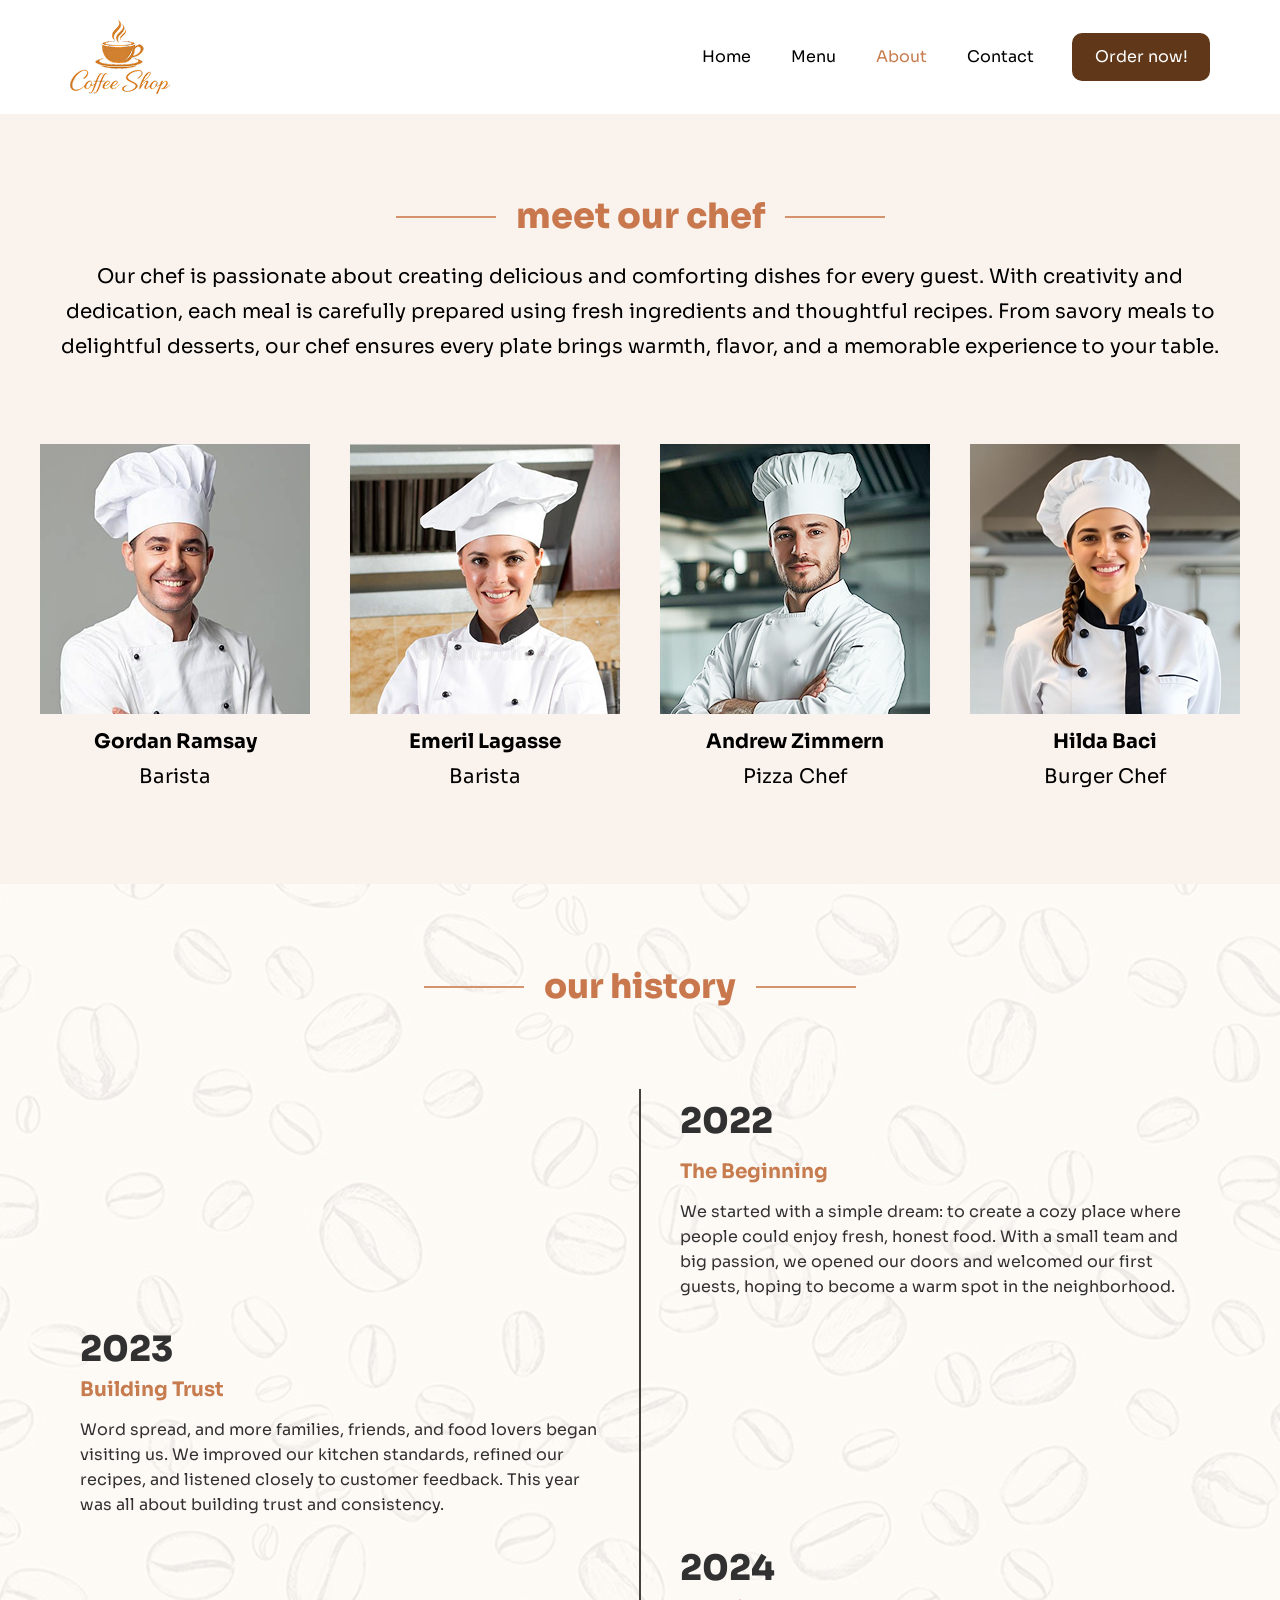
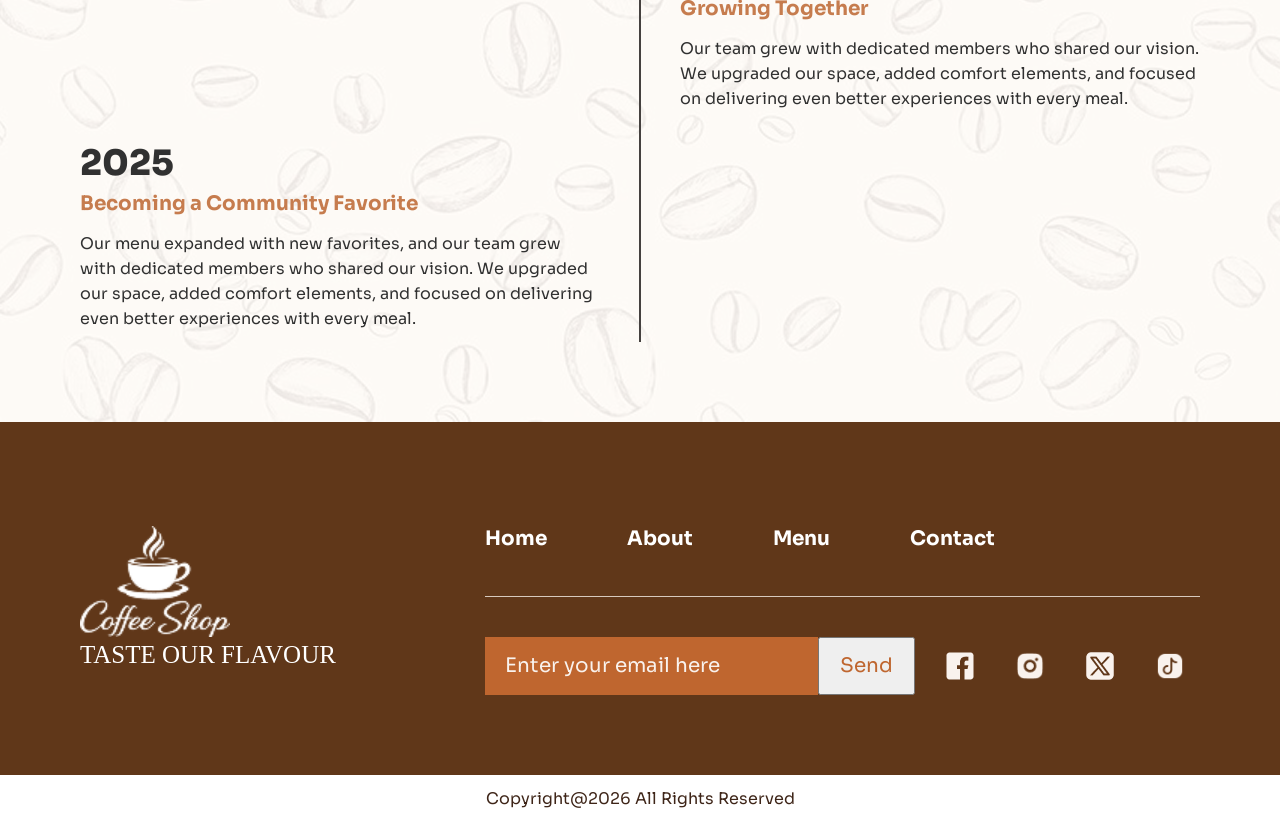
==== commit 748071ec: "responsive navbar active" ====
--- a/about.html
+++ b/about.html
@@ -41,12 +41,14 @@
         <div class="sec-navbar-actions">
           <ul class="sec-nav-links" id="primary-navigation">
             <li>
-              <a class="sec-current" href="index.html" aria-current="page"
-                >Home</a
+              <a href="index.html">Home</a>
+            </li>
+            <li><a href="menu.html">Menu</a></li>
+            <li>
+              <a class="sec-current" href="about.html" aria-current="page"
+                >About</a
               >
             </li>
-            <li><a href="menu.html">Menu</a></li>
-            <li><a href="about.html">About</a></li>
             <li><a href="contact.html">Contact</a></li>
           </ul>
           <a class="sec-button sec-nav-order" href="menu.html">Order now!</a>
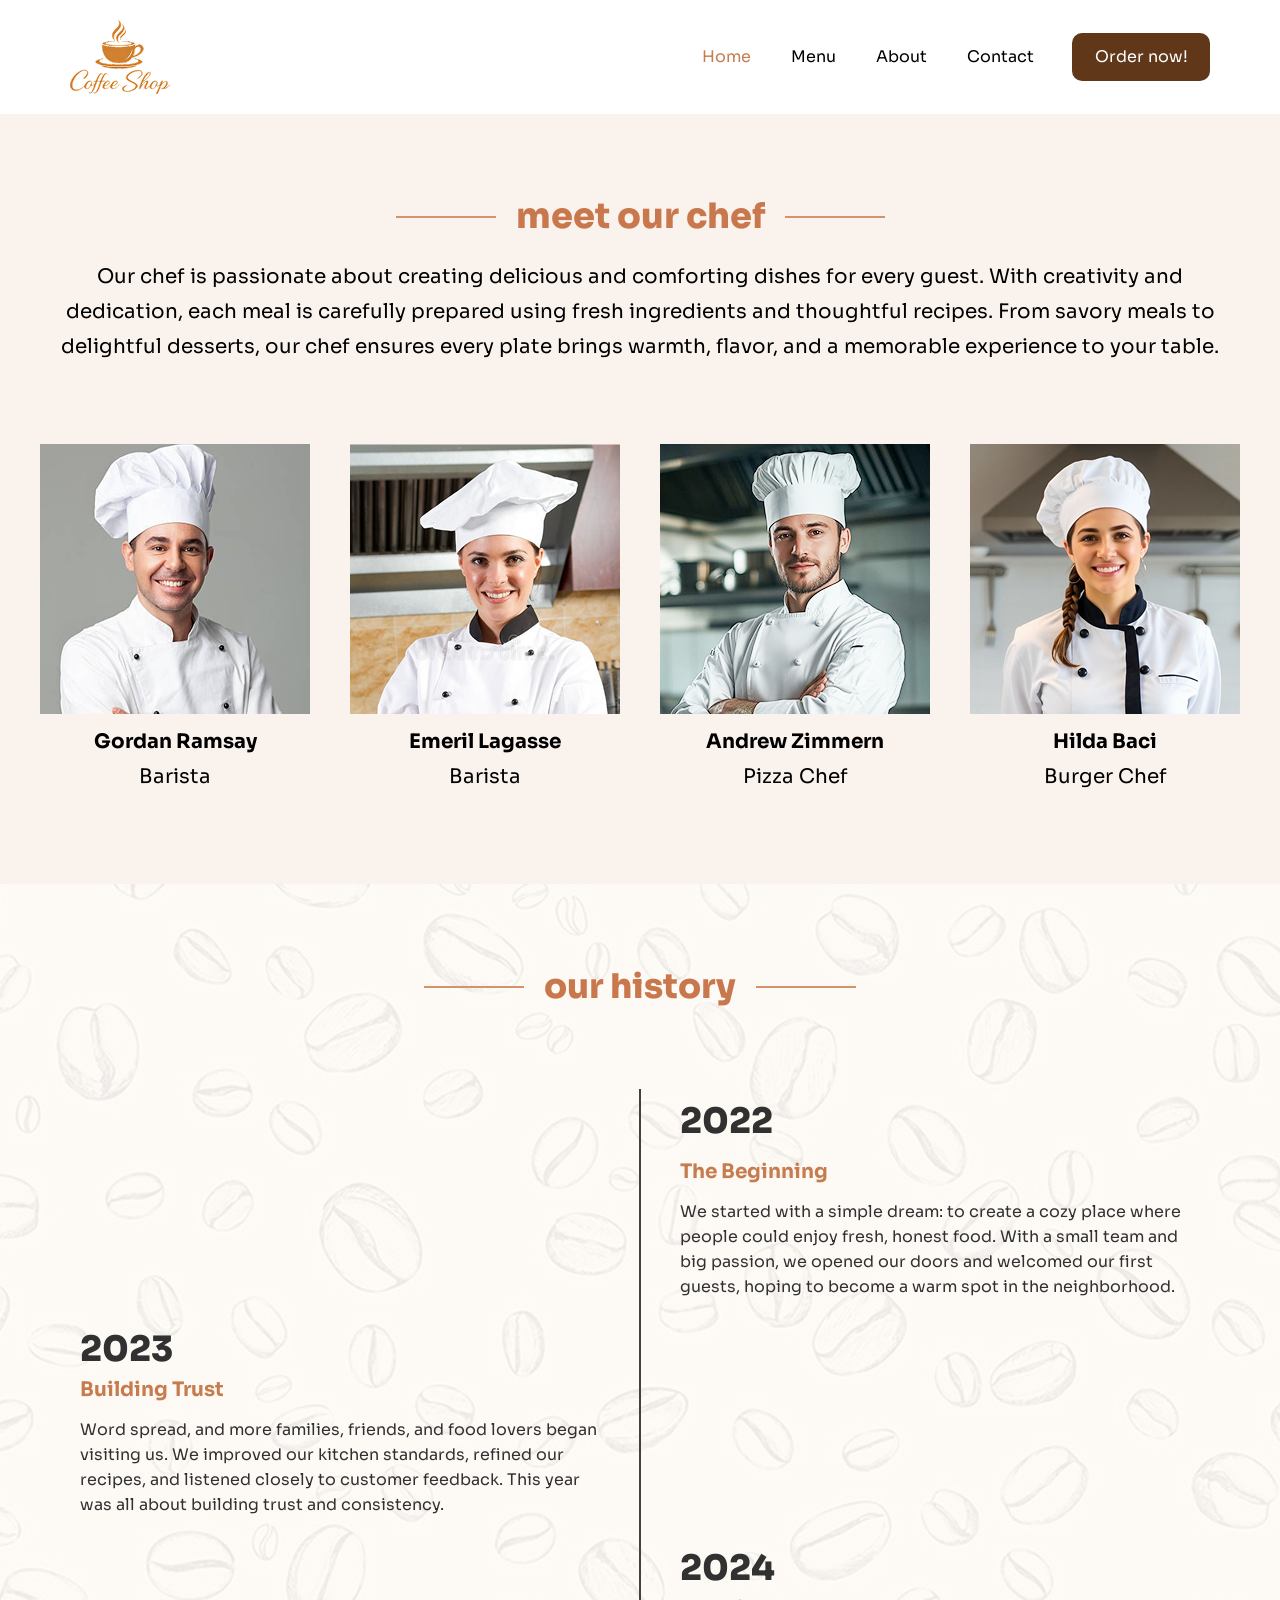
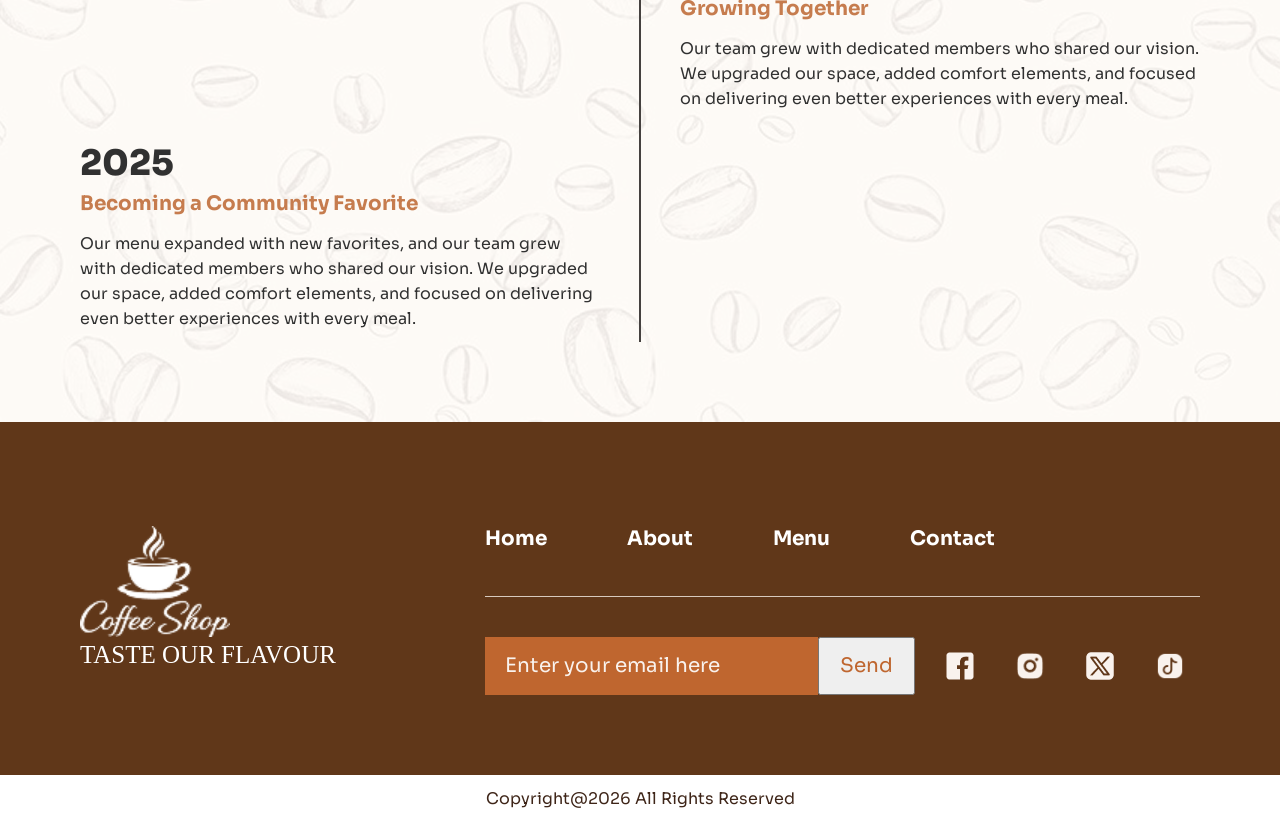
==== commit a2e2bf17: "bugs fixed and add SEO tags for home,menu and about pages" ====
--- a/about.html
+++ b/about.html
@@ -3,12 +3,20 @@
   <head>
     <meta charset="UTF-8" />
     <meta name="viewport" content="width=device-width, initial-scale=1.0" />
-    <meta
-      name="description"
-      content="Meet the team and discover the story behind Coffee Shop."
-    />
+        <meta name="description" content="Meet the team and learn the story behind Coffee Shop, where we prepare comforting food and drinks with care." />
     <meta name="theme-color" content="#fffaf5" />
-    <title>About | Coffee Shop</title>
+        <title>About Us | Coffee Shop</title>
+    <link rel="icon" type="image/png" href="./img/logo.png" />
+    <meta name="author" content="Coffee Shop" />
+    <meta name="robots" content="index, follow" />
+    <meta name="keywords" content="about Coffee Shop, cafe team, coffee shop story" />
+    <meta property="og:type" content="website" />
+    <meta property="og:site_name" content="Coffee Shop" />
+    <meta property="og:title" content="About Us | Coffee Shop" />
+    <meta property="og:description" content="Meet the team and learn the story behind Coffee Shop, where we prepare comforting food and drinks with care." />
+    <meta property="og:image" content="./img/logo.png" />
+    <meta property="og:image:alt" content="Coffee Shop logo" />
+    <meta property="og:locale" content="en_US" />
     <link rel="preconnect" href="https://fonts.googleapis.com" />
     <link rel="preconnect" href="https://fonts.gstatic.com" crossorigin />
     <link
@@ -41,14 +49,12 @@
         <div class="sec-navbar-actions">
           <ul class="sec-nav-links" id="primary-navigation">
             <li>
-              <a href="index.html">Home</a>
+              <a class="sec-current" href="index.html" aria-current="page"
+                >Home</a
+              >
             </li>
             <li><a href="menu.html">Menu</a></li>
-            <li>
-              <a class="sec-current" href="about.html" aria-current="page"
-                >About</a
-              >
-            </li>
+            <li><a href="about.html">About</a></li>
             <li><a href="contact.html">Contact</a></li>
           </ul>
           <a class="sec-button sec-nav-order" href="menu.html">Order now!</a>
--- a/css/common.css
+++ b/css/common.css
@@ -1,5 +1,3 @@
-/** @format */
-
 * {
   box-sizing: border-box;
   margin: 0;
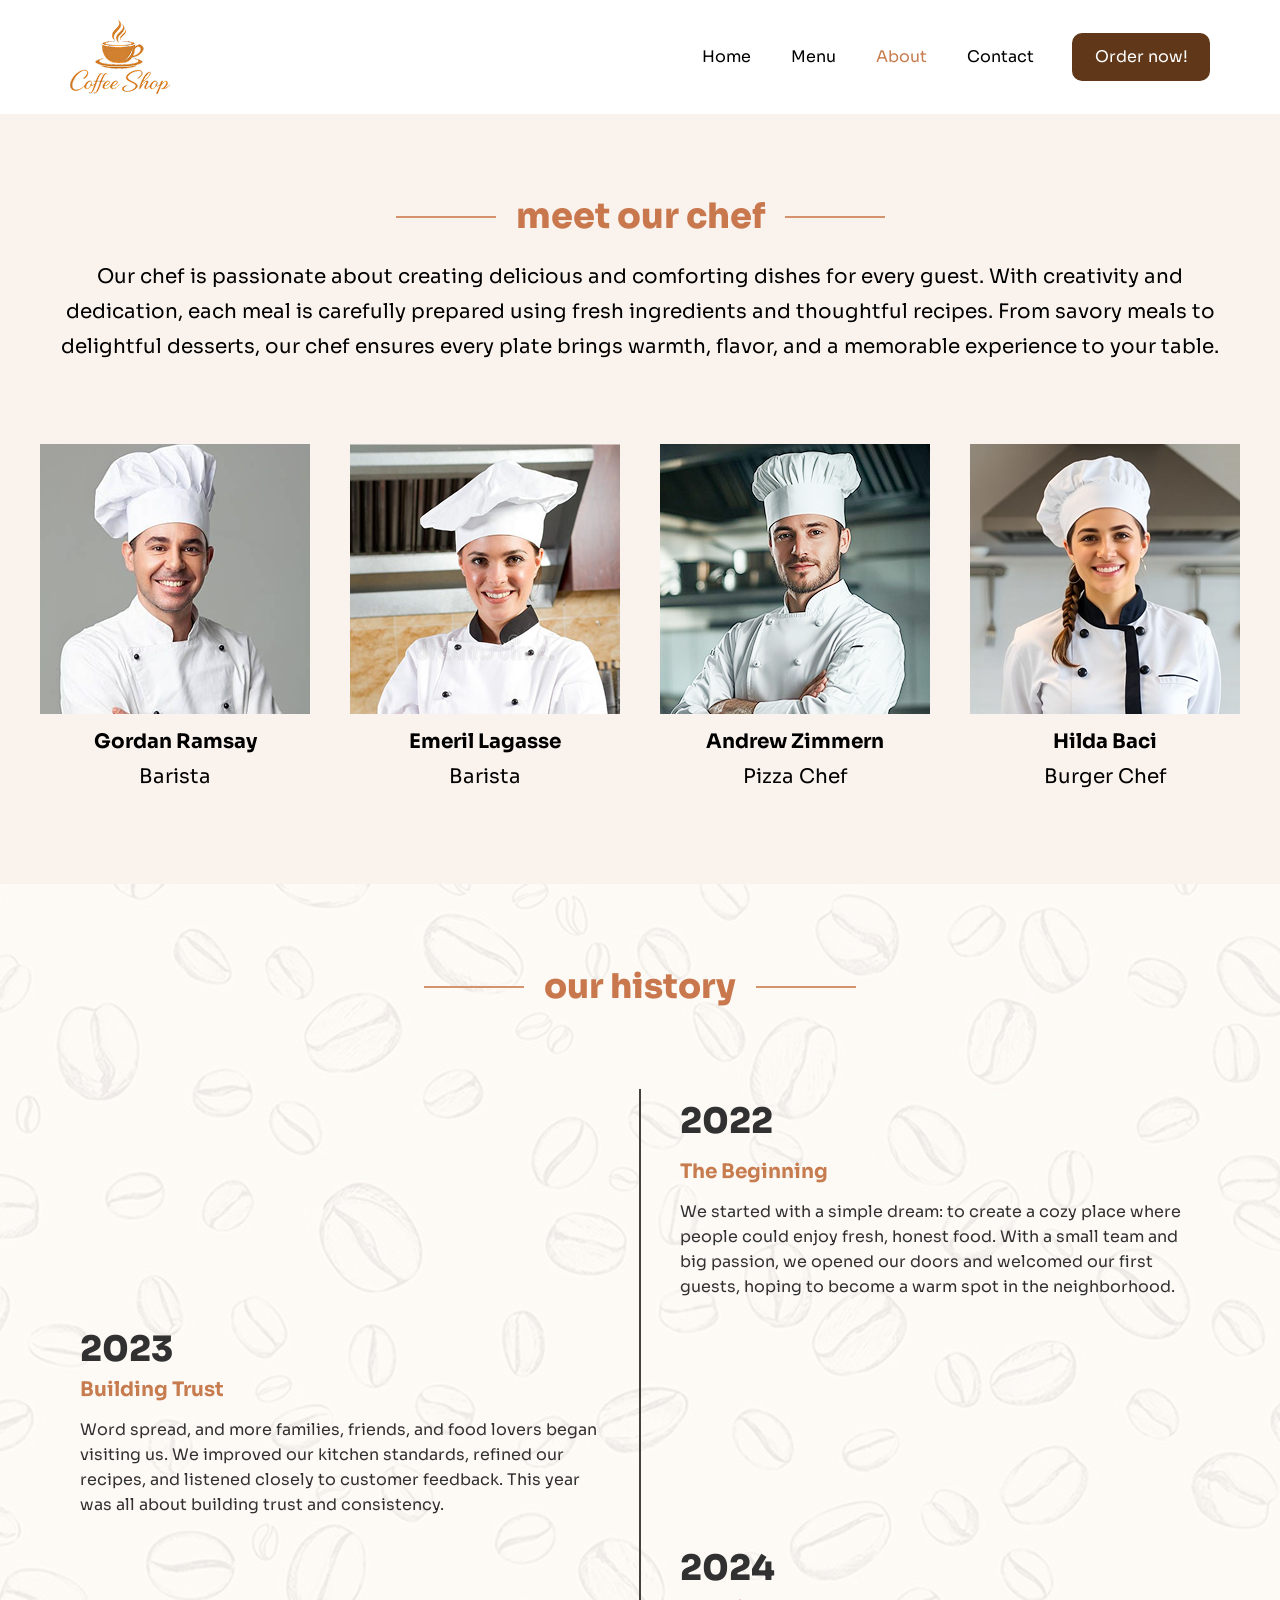
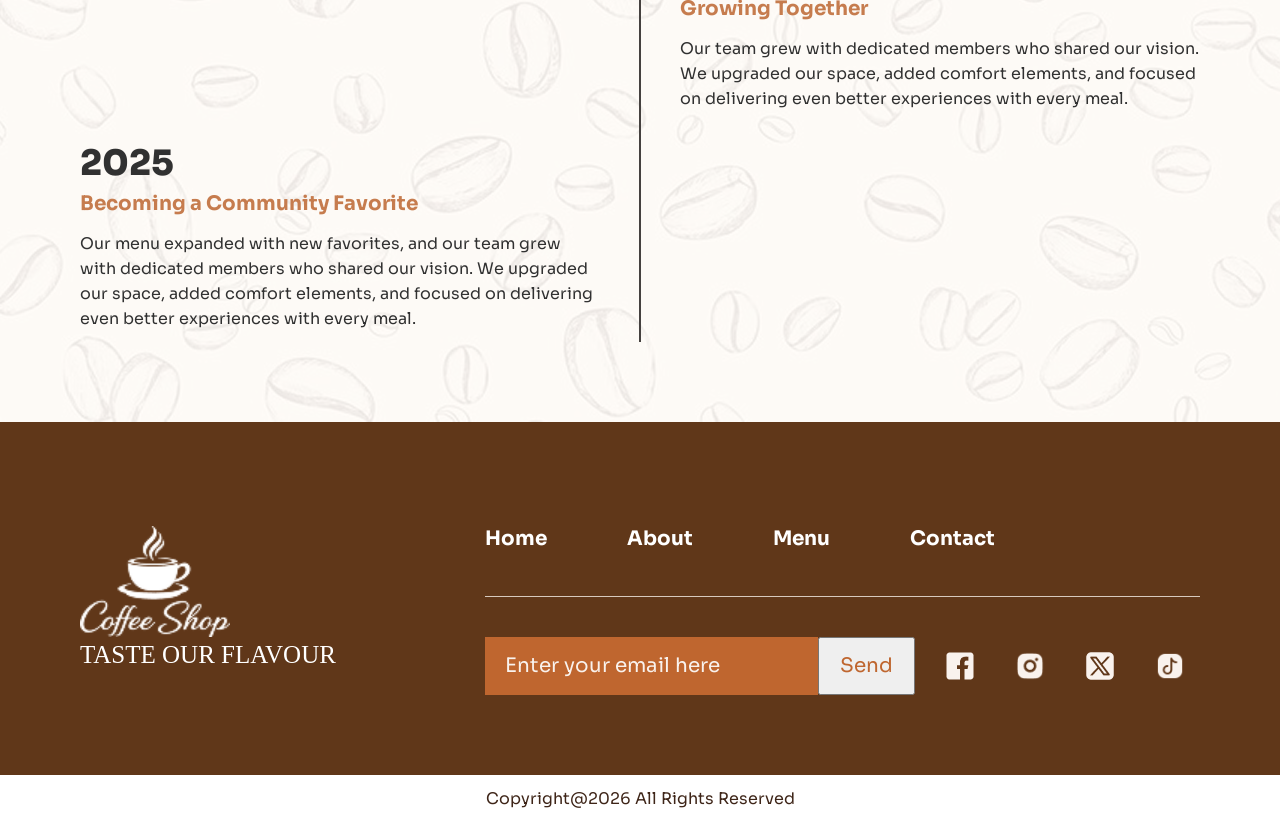
==== commit a8e52834: "Merge pull request #2 from myomarlar/coffee_shop_menu_about_task bugs fixed and add SEO tags for hom" ====
--- a/about.html
+++ b/about.html
@@ -49,12 +49,14 @@
         <div class="sec-navbar-actions">
           <ul class="sec-nav-links" id="primary-navigation">
             <li>
-              <a class="sec-current" href="index.html" aria-current="page"
-                >Home</a
+              <a href="index.html">Home</a>
+            </li>
+            <li><a href="menu.html">Menu</a></li>
+            <li>
+              <a class="sec-current" href="about.html" aria-current="page"
+                >About</a
               >
             </li>
-            <li><a href="menu.html">Menu</a></li>
-            <li><a href="about.html">About</a></li>
             <li><a href="contact.html">Contact</a></li>
           </ul>
           <a class="sec-button sec-nav-order" href="menu.html">Order now!</a>
--- a/css/common.css
+++ b/css/common.css
@@ -13,8 +13,8 @@
   --color-paper: #fff;
   --color-text: #55483f;
   --color-muted: #83766d;
-  --font-heading: 'Sora', sans-serif;
-  --font-accent: 'Spectral SC', serif;
+  --font-heading: "Sora", sans-serif;
+  --font-accent: "Spectral SC", serif;
   --shadow-card: 0 14px 36px rgb(65 39 22 / 9%);
 }
 
@@ -166,7 +166,7 @@
   transform: scaleX(0);
   transform-origin: left;
   background: var(--secondary-color);
-  content: '';
+  content: "";
   transition: transform 180ms ease;
 }
 
@@ -384,13 +384,13 @@
       transform 180ms ease,
       opacity 180ms ease;
   }
-  .sec-nav-toggle[aria-expanded='true'] span:nth-of-type(2) {
+  .sec-nav-toggle[aria-expanded="true"] span:nth-of-type(2) {
     transform: translateY(7px) rotate(45deg);
   }
-  .sec-nav-toggle[aria-expanded='true'] span:nth-of-type(3) {
+  .sec-nav-toggle[aria-expanded="true"] span:nth-of-type(3) {
     opacity: 0;
   }
-  .sec-nav-toggle[aria-expanded='true'] span:nth-of-type(4) {
+  .sec-nav-toggle[aria-expanded="true"] span:nth-of-type(4) {
     transform: translateY(-7px) rotate(-45deg);
   }
   .sec-navbar.sec-menu-open > .sec-brand {
@@ -552,11 +552,17 @@
   }
   .sec-categories .sec-category-grid {
     grid-template-columns: repeat(2, 1fr);
-    gap: 12px;
+    gap: 20px;
   }
   .sec-categories .sec-category-card,
   .sec-categories .sec-category-card img {
-    min-height: 165px;
+    width: 150px;
+    height: 113px;
+    background-position: center;
+    background-size: cover;
+  }
+  .sec-categories .sec-category-card {
+    min-height: 0;
   }
   .sec-categories .sec-category-card span {
     right: 12px;
@@ -587,14 +593,22 @@
   .sec-category-grid {
     grid-template-columns: 1fr;
   }
-  .sec-category-card,
-  .sec-category-card img {
-    min-height: 205px;
-  }
+
   .sec-hero-actions {
     align-items: flex-start;
     flex-direction: column;
     gap: 16px;
+  }
+}
+
+@media (max-width: 359px) {
+  .sec-categories .sec-category-grid {
+    grid-template-columns: 1fr;
+    justify-items: center;
+  }
+  .sec-categories .sec-category-card,
+  .sec-categories .sec-category-card img {
+    width: min(150px, 100%);
   }
 }
 
